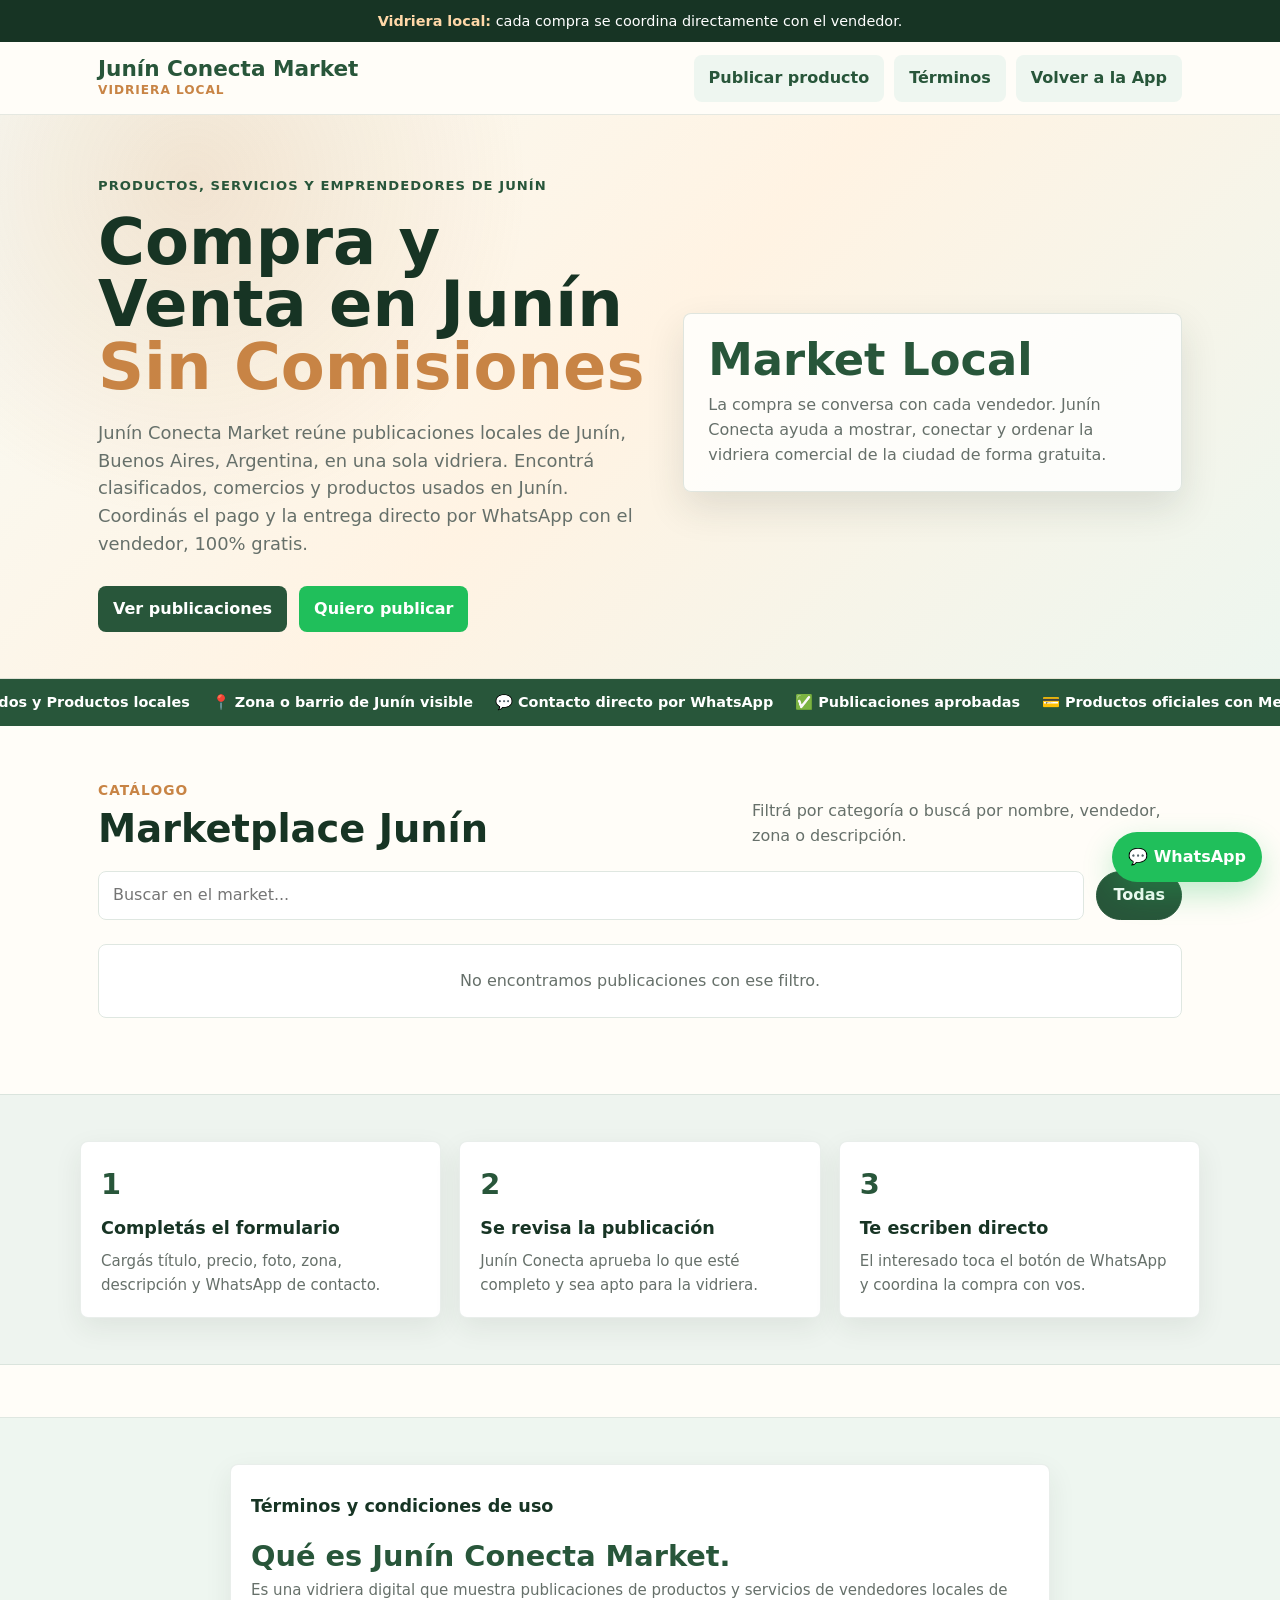
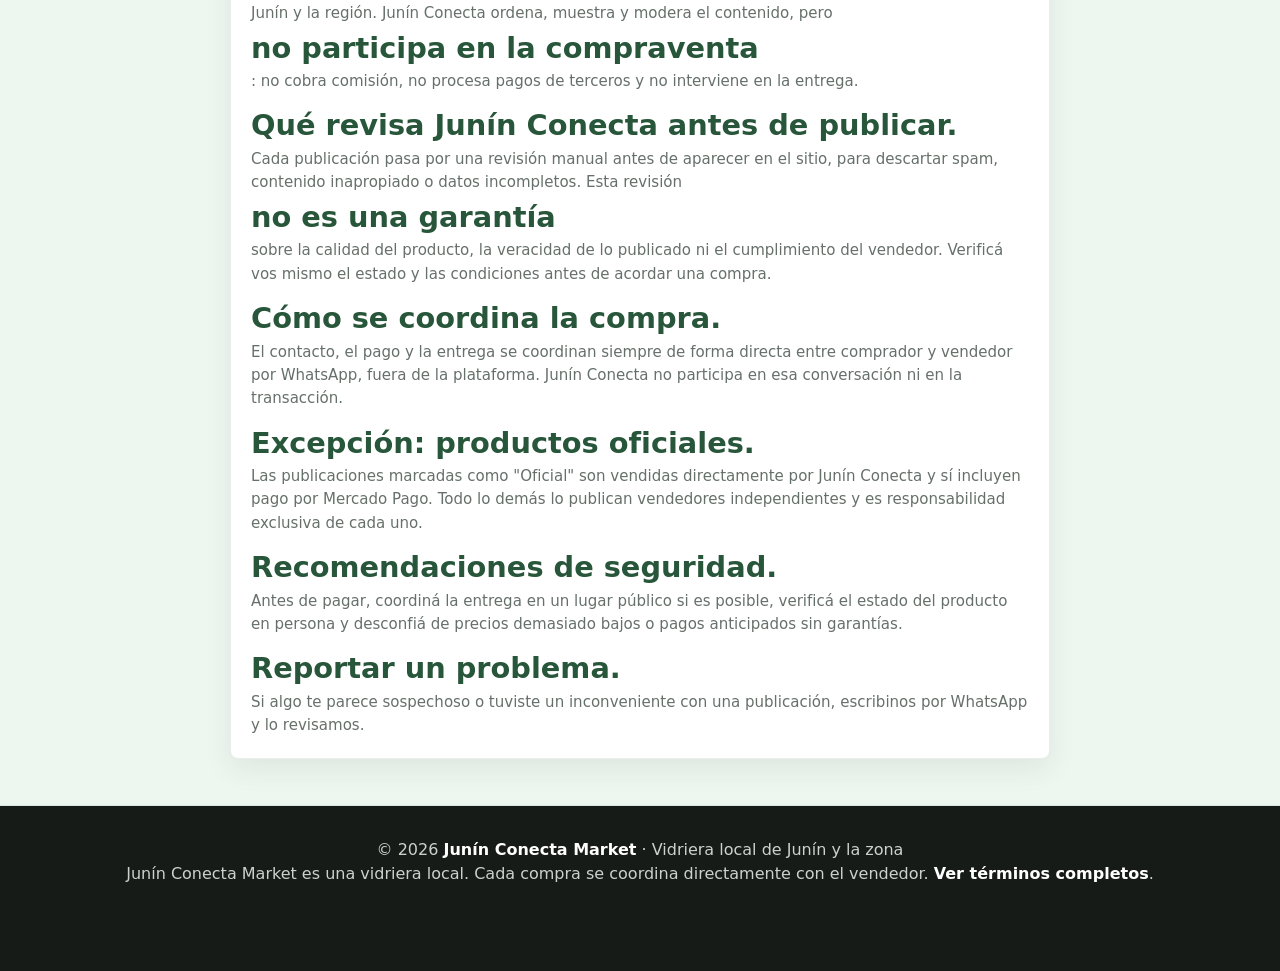
==== index.html @ 69da65bf "Update index.html" ====
<!DOCTYPE html>
<html lang="es">
<head>
  <!-- Google tag (gtag.js) -->
  <script async src="https://www.googletagmanager.com/gtag/js?id=G-KJSSQT1Z40"></script>
  <script>
    window.dataLayer = window.dataLayer || [];
    function gtag(){dataLayer.push(arguments);}
    gtag('js', new Date());
    gtag('config', 'G-KJSSQT1Z40');
  </script>

  <meta charset="UTF-8">
  <meta name="viewport" content="width=device-width, initial-scale=1.0">

  <!-- ═══ SEO PRINCIPAL ═══ -->
  <title>Junín Conecta Market | Comprá y Vendé en Junín, Argentina — Gratis</title>
  <meta name="description" content="Marketplace de Junín, Buenos Aires, Argentina. Publicá gratis lo que vendés y contactá directo por WhatsApp. Sin comisiones, sin intermediarios. La vidriera local de Junín y la región.">
  <meta name="keywords" content="comprar en junin, vender en junin, marketplace junin argentina, clasificados junin, comprar usado junin, junin conecta market argentina, emprendedores junin, venta junin buenos aires, compra venta junin, productos junin">
  <meta name="robots" content="index, follow">
  <meta name="author" content="Junín Conecta">
  <link rel="canonical" href="https://juninconecta.store/">

  <meta property="og:type" content="website">
  <meta property="og:url" content="https://juninconecta.store/">
  <meta property="og:title" content="Junín Conecta Market | Comprá y Vendé en Junín, Argentina">
  <meta property="og:description" content="Marketplace de Junín, Buenos Aires, Argentina. Publicá gratis lo que vendés y contactá directo por WhatsApp. Sin comisiones ni intermediarios.">
  <meta property="og:image" content="https://juninconecta.store/icono-512.png">
  <meta property="og:locale" content="es_AR">
  <meta property="og:site_name" content="Junín Conecta Market">

  <meta name="twitter:card" content="summary_large_image">
  <meta name="twitter:title" content="Junín Conecta Market | Comprá y Vendé en Junín, Argentina">
  <meta name="twitter:description" content="Marketplace de Junín, Buenos Aires, Argentina. Publicá gratis y contactá directo por WhatsApp. Sin comisiones ni intermediarios.">
  <meta name="twitter:image" content="https://juninconecta.store/icono-512.png">

  <script type="application/ld+json">
  {
    "@context": "https://schema.org",
    "@type": "WebSite",
    "name": "Junín Conecta Market",
    "url": "https://juninconecta.store/",
    "description": "Marketplace local de Junín, Buenos Aires, Argentina. Compra y venta sin comisiones, contacto directo por WhatsApp.",
    "inLanguage": "es-AR",
    "potentialAction": {
      "@type": "SearchAction",
      "target": "https://juninconecta.store/?q={search_term_string}",
      "query-input": "required name=search_term_string"
    },
    "publisher": {
      "@type": "Organization",
      "name": "Junín Conecta Market",
      "url": "https://juninconecta.com.ar",
      "logo": "https://juninconecta.store/icono-512.png",
      "address": {
        "@type": "PostalAddress",
        "addressLocality": "Junín",
        "addressRegion": "Buenos Aires",
        "addressCountry": "AR"
      },
      "areaServed": {
        "@type": "City",
        "name": "Junín",
        "containedInPlace": {
          "@type": "State",
          "name": "Buenos Aires",
          "containedInPlace": {
            "@type": "Country",
            "name": "Argentina"
          }
        }
      }
    }
  }
  </script>

  <script type="application/ld+json">
  {
    "@context": "https://schema.org",
    "@type": "FAQPage",
    "mainEntity": [
      {
        "@type": "Question",
        "name": "¿Qué es Junín Conecta Market?",
        "acceptedAnswer": {
          "@type": "Answer",
          "text": "Junín Conecta Market es el marketplace local de la ciudad de Junín, provincia de Buenos Aires, Argentina. Conecta compradores con vendedores y emprendedores de Junín y la región, con contacto directo por WhatsApp."
        }
      },
      {
        "@type": "Question",
        "name": "¿Es gratis publicar en Junín Conecta Market?",
        "acceptedAnswer": {
          "@type": "Answer",
          "text": "Sí, publicar en Junín Conecta Market es gratuito y no cobra comisión por las ventas entre usuarios."
        }
      }
    ]
  }
  </script>
  <style>
    :root {
      --primary: #28563a;
      --primary-dark: #173424;
      --soft: #eef6f0;
      --accent: #c88445;
      --paper: #fffdf8;
      --white: #fff;
      --ink: #202720;
      --muted: #66706a;
      --line: #dfe7e1;
      --wa: #20bf5b;
      --mp: #009ee3;
      --shadow: 0 16px 38px rgba(36, 48, 39, 0.12);
      --radius: 8px;
      --max: 1120px;
    }

    * { box-sizing: border-box; margin: 0; padding: 0; }
    html { scroll-behavior: smooth; }
    body {
      background: var(--paper);
      color: var(--ink);
      font-family: Inter, system-ui, -apple-system, BlinkMacSystemFont, "Segoe UI", Arial, sans-serif;
      line-height: 1.55;
    }
    a { color: inherit; text-decoration: none; }
    button, input, select { font: inherit; }

    .notice {
      background: var(--primary-dark);
      color: var(--white);
      font-size: 0.9rem;
      padding: 10px 16px;
      text-align: center;
    }
    .notice strong { color: #ffd8a8; }

    header {
      background: rgba(255, 253, 248, 0.94);
      backdrop-filter: blur(14px);
      border-bottom: 1px solid rgba(40, 86, 58, 0.12);
      position: sticky;
      top: 0;
      z-index: 20;
    }
    .nav {
      align-items: center;
      display: flex;
      gap: 16px;
      justify-content: space-between;
      margin: 0 auto;
      max-width: var(--max);
      min-height: 72px;
      padding: 12px 18px;
    }
    .brand h1 { color: var(--primary); font-size: 1.35rem; line-height: 1.1; }
    .brand p {
      color: var(--accent);
      font-size: 0.76rem;
      font-weight: 850;
      letter-spacing: 0.08em;
      text-transform: uppercase;
    }
    .nav-actions { display: flex; flex-wrap: wrap; gap: 10px; justify-content: flex-end; }

    .btn {
      align-items: center;
      border: 0;
      border-radius: var(--radius);
      cursor: pointer;
      display: inline-flex;
      font-weight: 850;
      gap: 8px;
      justify-content: center;
      min-height: 44px;
      padding: 11px 15px;
      text-align: center;
      transition: transform 0.18s ease, background 0.18s ease;
    }
    .btn:hover { transform: translateY(-1px); }
    .btn-primary { background: var(--primary); color: var(--white); }
    .btn-primary:hover { background: var(--primary-dark); }
    .btn-soft { background: var(--soft); color: var(--primary); }
    .btn-wa { background: var(--wa); color: var(--white); }
    .btn-mp { background: var(--mp); color: var(--white); }

    .hero {
      background:
        radial-gradient(circle at 15% 12%, rgba(200, 132, 69, 0.18), transparent 28%),
        linear-gradient(135deg, #f8fbf5 0%, #fff3e3 48%, #edf6ef 100%);
      border-bottom: 1px solid rgba(40, 86, 58, 0.10);
    }
    .hero-inner {
      display: grid;
      gap: 34px;
      grid-template-columns: 1.05fr 0.95fr;
      margin: 0 auto;
      max-width: var(--max);
      min-height: 500px;
      padding: 58px 18px 46px;
    }
    .eyebrow {
      color: var(--primary);
      display: inline-flex;
      font-size: 0.82rem;
      font-weight: 900;
      letter-spacing: 0.08em;
      margin-bottom: 14px;
      text-transform: uppercase;
    }
    .hero h2 {
      color: var(--primary-dark);
      font-size: clamp(2.35rem, 5vw, 4.7rem);
      line-height: 0.98;
      max-width: 760px;
    }
    .hero p {
      color: var(--muted);
      font-size: 1.12rem;
      margin-top: 20px;
      max-width: 640px;
    }
    .hero-actions { display: flex; flex-wrap: wrap; gap: 12px; margin-top: 28px; }
    .market-card {
      align-self: center;
      background: rgba(255, 255, 255, 0.78);
      border: 1px solid rgba(40, 86, 58, 0.14);
      border-radius: var(--radius);
      box-shadow: var(--shadow);
      padding: 24px;
    }
    .market-card strong {
      color: var(--primary);
      display: block;
      font-size: 2.8rem;
      line-height: 1;
    }
    .market-card span { color: var(--muted); display: block; margin-top: 10px; }

    .feature-row { background: var(--primary); color: var(--white); overflow-x: auto; }
    .feature-track {
      display: flex;
      gap: 22px;
      justify-content: center;
      margin: 0 auto;
      max-width: var(--max);
      padding: 12px 18px;
      white-space: nowrap;
    }
    .feature-track span { font-size: 0.9rem; font-weight: 760; }

    main {
      margin: 0 auto;
      max-width: var(--max);
      padding: 52px 18px 24px;
    }
    .section-head {
      align-items: end;
      display: flex;
      gap: 18px;
      justify-content: space-between;
      margin-bottom: 22px;
    }
    .kicker {
      color: var(--accent);
      font-size: 0.86rem;
      font-weight: 900;
      letter-spacing: 0.08em;
      text-transform: uppercase;
    }
    .section-head h2 {
      color: var(--primary-dark);
      font-size: clamp(1.8rem, 3vw, 2.6rem);
      line-height: 1.05;
      margin-top: 6px;
    }
    .section-head p { color: var(--muted); max-width: 430px; }

    .toolbar {
      display: grid;
      gap: 12px;
      grid-template-columns: 1fr auto;
      margin-bottom: 24px;
    }
    .search {
      background: var(--white);
      border: 1px solid var(--line);
      border-radius: var(--radius);
      min-height: 44px;
      padding: 11px 14px;
      width: 100%;
    }
    .filters { display: flex; flex-wrap: wrap; gap: 10px; }
    .filter-btn {
      background: var(--white);
      border: 1px solid var(--line);
      border-radius: 999px;
      color: var(--muted);
      cursor: pointer;
      font-weight: 850;
      min-height: 42px;
      padding: 10px 16px;
    }
    .filter-btn.active, .filter-btn:hover { background: var(--primary); border-color: var(--primary); color: var(--white); }

    .grid {
      display: grid;
      gap: 20px;
      grid-template-columns: repeat(3, minmax(0, 1fr));
    }
    .product {
      background: var(--white);
      border: 1px solid rgba(40, 86, 58, 0.12);
      border-radius: var(--radius);
      box-shadow: 0 14px 35px rgba(36, 48, 39, 0.09);
      display: flex;
      flex-direction: column;
      overflow: hidden;
    }
    .product.featured { grid-column: span 3; display: grid; grid-template-columns: 0.9fr 1.1fr; }
    .media {
      align-items: center;
      background: linear-gradient(135deg, rgba(200, 132, 69, 0.18), rgba(40, 86, 58, 0.10)), var(--soft);
      display: flex;
      justify-content: center;
      min-height: 210px;
      overflow: hidden;
      position: relative;
    }
    .media img {
      height: 100%;
      object-fit: cover;
      width: 100%;
    }
    .emoji { font-size: 4.5rem; }
    .tag {
      background: var(--accent);
      border-radius: 999px;
      color: var(--white);
      font-size: 0.72rem;
      font-weight: 900;
      left: 14px;
      letter-spacing: 0.04em;
      padding: 7px 10px;
      position: absolute;
      text-transform: uppercase;
      top: 14px;
    }
    .content {
      display: flex;
      flex: 1;
      flex-direction: column;
      padding: 22px;
    }
    .meta { color: #d99721; font-size: 0.84rem; font-weight: 850; margin-bottom: 8px; }
    .content h3 { color: var(--primary-dark); font-size: 1.26rem; line-height: 1.18; margin-bottom: 10px; }
    .content p { color: var(--muted); font-size: 0.96rem; margin-bottom: 16px; }
    .details {
      color: var(--muted);
      display: grid;
      font-size: 0.9rem;
      gap: 6px;
      margin-bottom: 16px;
    }
    .price {
      color: var(--ink);
      display: block;
      font-size: 1.7rem;
      font-weight: 950;
      line-height: 1.1;
      margin-top: auto;
    }
    .seller-note {
      background: var(--soft);
      border-left: 4px solid var(--primary);
      border-radius: 6px;
      color: #425047;
      font-size: 0.88rem;
      margin-top: 14px;
      padding: 10px;
    }
    .actions { display: grid; gap: 10px; margin-top: 18px; }

    .empty {
      background: var(--white);
      border: 1px solid var(--line);
      border-radius: var(--radius);
      color: var(--muted);
      display: none;
      padding: 24px;
      text-align: center;
    }

    .how {
      background: #eef4ef;
      border-block: 1px solid rgba(40, 86, 58, 0.10);
      margin-top: 52px;
      padding: 46px 18px;
    }
    .how-inner {
      display: grid;
      gap: 18px;
      grid-template-columns: repeat(3, minmax(0, 1fr));
      margin: 0 auto;
      max-width: var(--max);
    }
    .step {
      background: var(--white);
      border: 1px solid rgba(40, 86, 58, 0.10);
      border-radius: var(--radius);
      box-shadow: 0 10px 28px rgba(36, 48, 39, 0.08);
      padding: 20px;
    }
    .step strong { color: var(--primary); display: block; font-size: 1.8rem; }
    .step h3 { color: var(--primary-dark); font-size: 1.1rem; margin: 8px 0; }
    .step p { color: var(--muted); font-size: 0.94rem; }

    .floating-wa {
      align-items: center;
      background: var(--wa);
      border-radius: 999px;
      bottom: 18px;
      box-shadow: 0 12px 30px rgba(32, 191, 91, 0.28);
      color: var(--white);
      display: inline-flex;
      font-weight: 900;
      gap: 8px;
      min-height: 50px;
      padding: 12px 16px;
      position: fixed;
      right: 18px;
      z-index: 30;
    }
    footer {
      background: #171b18;
      color: #cbd2cc;
      padding: 32px 18px 84px;
      text-align: center;
    }
    footer a { color: var(--white); font-weight: 850; }

    .carousel {
      position: relative;
      width: 100%;
      height: 100%;
      overflow: hidden;
    }
    .carousel-slide {
      display: none;
      width: 100%;
      height: 100%;
    }
    .carousel-slide.active {
      display: block;
    }
    .carousel-slide img {
      width: 100%;
      height: 100%;
      object-fit: cover;
    }
    .carousel-btn {
      position: absolute;
      top: 50%;
      transform: translateY(-50%);
      background: rgba(23, 27, 24, 0.55);
      border: none;
      border-radius: 50%;
      color: #fff;
      cursor: pointer;
      font-size: 1.4rem;
      height: 36px;
      line-height: 1;
      width: 36px;
      z-index: 3;
      transition: background 0.15s;
    }
    .carousel-btn:hover { background: rgba(23, 27, 24, 0.85); }
    .carousel-prev { left: 8px; }
    .carousel-next { right: 8px; }
    .carousel-dots {
      position: absolute;
      bottom: 8px;
      left: 50%;
      transform: translateX(-50%);
      display: flex;
      gap: 6px;
      z-index: 3;
    }
    .carousel-dot {
      background: rgba(255,255,255,0.5);
      border-radius: 50%;
      cursor: pointer;
      height: 8px;
      width: 8px;
      transition: background 0.15s;
    }
    .carousel-dot.active { background: #fff; }

    .modal-overlay {
      align-items: center;
      background: rgba(23, 27, 24, 0.72);
      backdrop-filter: blur(6px);
      bottom: 0;
      display: none;
      justify-content: center;
      left: 0;
      padding: 18px;
      position: fixed;
      right: 0;
      top: 0;
      z-index: 100;
    }
    .modal-overlay.open { display: flex; }
    .modal {
      background: var(--paper);
      border: 1px solid var(--line);
      border-radius: 12px;
      box-shadow: 0 28px 64px rgba(23, 27, 24, 0.22);
      max-width: 420px;
      padding: 32px 28px 28px;
      width: 100%;
      animation: modalIn 0.22s ease;
    }
    @keyframes modalIn {
      from { opacity: 0; transform: translateY(12px) scale(0.97); }
      to   { opacity: 1; transform: translateY(0) scale(1); }
    }
    .modal h3 { color: var(--primary-dark); font-size: 1.2rem; margin-bottom: 6px; }
    .modal .modal-sub { color: var(--muted); font-size: 0.9rem; margin-bottom: 22px; }
    .modal .product-name {
      background: var(--soft);
      border-left: 4px solid var(--primary);
      border-radius: 6px;
      color: var(--primary-dark);
      font-weight: 850;
      margin-bottom: 20px;
      padding: 10px 12px;
    }
    .pin-row {
      display: flex;
      gap: 12px;
      justify-content: center;
      margin-bottom: 20px;
    }
    .pin-digit {
      background: var(--white);
      border: 2px solid var(--line);
      border-radius: 8px;
      caret-color: var(--primary);
      font-size: 1.8rem;
      font-weight: 900;
      height: 64px;
      text-align: center;
      transition: border-color 0.15s;
      width: 56px;
    }
    .pin-digit:focus { border-color: var(--primary); outline: none; }
    .pin-digit.error { border-color: #c0392b; animation: shake 0.3s ease; }
    @keyframes shake {
      0%,100% { transform: translateX(0); }
      25%      { transform: translateX(-5px); }
      75%      { transform: translateX(5px); }
    }
    .modal-msg {
      border-radius: 6px;
      font-size: 0.88rem;
      margin-bottom: 14px;
      min-height: 28px;
      padding: 7px 10px;
      text-align: center;
    }
    .modal-msg.error { background: #fdecea; color: #c0392b; }
    .modal-msg.success { background: #eaf6ee; color: #1e7e34; }
    .modal-actions { display: flex; gap: 10px; }
    .modal-actions .btn { flex: 1; }
    .btn-danger { background: #c0392b; color: var(--white); }
    .btn-danger:hover { background: #a93226; }

    .sold-badge {
      background: rgba(192, 57, 43, 0.88);
      border-radius: 8px;
      color: #fff;
      font-size: 0.85rem;
      font-weight: 900;
      padding: 6px 18px;
      text-transform: uppercase;
      letter-spacing: 0.1em;
      position: absolute;
      top: 50%;
      left: 50%;
      transform: translate(-50%, -50%) rotate(-15deg);
      white-space: nowrap;
      z-index: 2;
      box-shadow: 0 2px 8px rgba(0,0,0,0.25);
    }
    .btn-sold {
      background: var(--soft);
      border: 1.5px dashed var(--line);
      color: var(--muted);
      font-size: 0.82rem;
      font-weight: 700;
      min-height: 38px;
      padding: 8px 12px;
    }
    .btn-sold:hover { border-color: var(--primary); color: var(--primary); background: var(--soft); }

    @media (max-width: 900px) {
      .hero-inner, .product.featured { grid-template-columns: 1fr; }
      .grid, .how-inner { grid-template-columns: repeat(2, minmax(0, 1fr)); }
      .product.featured { grid-column: span 2; }
      .toolbar { grid-template-columns: 1fr; }
    }
    @media (max-width: 680px) {
      .nav { align-items: flex-start; flex-direction: column; }
      .nav-actions, .hero-actions { width: 100%; }
      .nav-actions .btn, .hero-actions .btn { flex: 1; }
      .hero-inner { min-height: auto; padding-top: 38px; }
      .hero h2 { font-size: 2.35rem; }
      .grid, .how-inner { grid-template-columns: 1fr; }
      .product.featured { grid-column: auto; }
      .section-head { align-items: flex-start; flex-direction: column; }
      .feature-track { justify-content: flex-start; }
      .floating-wa { bottom: 12px; left: 12px; justify-content: center; right: 12px; }
    }
  </style>
</head>
<body>
  <div class="notice"><strong>Vidriera local:</strong> cada compra se coordina directamente con el vendedor.</div>

  <header>
    <nav class="nav" aria-label="Navegación principal">
      <a class="brand" href="#inicio">
        <h1>Junín Conecta Market</h1>
        <p>Vidriera local</p>
      </a>
      <div class="nav-actions">
        <a class="btn btn-soft" href="https://docs.google.com/forms/d/e/1FAIpQLScDiOpC2BYppMFBlkFY53rAFdHYFzckldDD6aFGDE_pMG5vGA/viewform?usp=publish-editor" target="_blank" rel="noopener">Publicar producto</a>
        <a class="btn btn-soft" href="#terminos">Términos</a>
        <a class="btn btn-soft" href="https://juninconecta.com.ar">Volver a la App</a>
      </div>
    </nav>
  </header>

  <section class="hero" id="inicio">
    <div class="hero-inner">
      <div>
        <span class="eyebrow">Productos, servicios y emprendedores de Junín</span>
        <h2>Compra y Venta en Junín <br><span style="color:var(--accent);">Sin Comisiones</span></h2>
        <p>Junín Conecta Market reúne publicaciones locales de Junín, Buenos Aires, Argentina, en una sola vidriera. Encontrá clasificados, comercios y productos usados en Junín. Coordinás el pago y la entrega directo por WhatsApp con el vendedor, 100% gratis.</p>
        <div class="hero-actions">
          <a class="btn btn-primary" href="#catalogo">Ver publicaciones</a>
          <a class="btn btn-wa" href="https://docs.google.com/forms/d/e/1FAIpQLScDiOpC2BYppMFBlkFY53rAFdHYFzckldDD6aFGDE_pMG5vGA/viewform?usp=publish-editor" target="_blank" rel="noopener">Quiero publicar</a>
        </div>
      </div>
      <div class="market-card">
        <strong>Market Local</strong>
        <span>La compra se conversa con cada vendedor. Junín Conecta ayuda a mostrar, conectar y ordenar la vidriera comercial de la ciudad de forma gratuita.</span>
      </div>
    </div>
  </section>

  <div class="feature-row">
    <div class="feature-track">
      <span>🛍️ Clasificados y Productos locales</span>
      <span>📍 Zona o barrio de Junín visible</span>
      <span>💬 Contacto directo por WhatsApp</span>
      <span>✅ Publicaciones aprobadas</span>
      <span>💳 Productos oficiales con Mercado Pago</span>
    </div>
  </div>

  <main id="catalogo">
    <div class="section-head">
      <div>
        <span class="kicker">Catálogo</span>
        <h2>Marketplace Junín</h2>
      </div>
      <p>Filtrá por categoría o buscá por nombre, vendedor, zona o descripción.</p>
    </div>

    <div class="toolbar">
      <input class="search" id="searchInput" type="search" placeholder="Buscar en el market..." aria-label="Buscar publicaciones">
      <div class="filters" id="filters"></div>
    </div>

    <div class="grid" id="productsGrid"></div>
    <div class="empty" id="emptyState">No encontramos publicaciones con ese filtro.</div>
  </main>

  <main id="detalle" style="display:none;">
    <a href="#" id="volverCatalogo" class="btn btn-soft" style="margin-bottom:24px;">&larr; Volver al catálogo</a>
    <div class="grid" id="detalleGrid" style="grid-template-columns: 1fr;"></div>
  </main>

  <section class="how" id="publicar">
    <div class="how-inner">
      <article class="step">
        <strong>1</strong>
        <h3>Completás el formulario</h3>
        <p>Cargás título, precio, foto, zona, descripción y WhatsApp de contacto.</p>
      </article>
      <article class="step">
        <strong>2</strong>
        <h3>Se revisa la publicación</h3>
        <p>Junín Conecta aprueba lo que esté completo y sea apto para la vidriera.</p>
      </article>
      <article class="step">
        <strong>3</strong>
        <h3>Te escriben directo</h3>
        <p>El interesado toca el botón de WhatsApp y coordina la compra con vos.</p>
      </article>
    </div>
  </section>

  <div class="modal-overlay" id="modalOverlay" role="dialog" aria-modal="true" aria-labelledby="modalTitle">
    <div class="modal">
      <h3 id="modalTitle">🏷️ Marcar como vendido</h3>
      <p class="modal-sub">Ingresá el PIN de 4 dígitos que elegiste al publicar.</p>
      <div class="product-name modal" id="modalProductName"></div>
      <div class="pin-row" id="pinRow">
        <input class="pin-digit" type="password" inputmode="numeric" maxlength="1" pattern="[0-9]" aria-label="Dígito 1">
        <input class="pin-digit" type="password" inputmode="numeric" maxlength="1" pattern="[0-9]" aria-label="Dígito 2">
        <input class="pin-digit" type="password" inputmode="numeric" maxlength="1" pattern="[0-9]" aria-label="Dígito 3">
        <input class="pin-digit" type="password" inputmode="numeric" maxlength="1" pattern="[0-9]" aria-label="Dígito 4">
      </div>
      <div class="modal-msg" id="modalMsg"></div>
      <div class="modal-actions">
        <button class="btn btn-soft" id="modalCancel" type="button">Cancelar</button>
        <button class="btn btn-danger" id="modalConfirm" type="button">✓ Confirmar venta</button>
      </div>
    </div>
  </div>

  <a class="floating-wa" href="https://wa.me/5492364696480?text=Hola%20Eduardo%2C%20quiero%20consultar%20por%20Jun%C3%ADn%20Conecta%20Market" target="_blank" rel="noopener">💬 WhatsApp</a>

  <section class="how" id="terminos" style="background:var(--soft); border-top:1px solid var(--line);">
    <div class="how-inner" style="grid-template-columns:1fr; max-width:820px; margin:0 auto;">
      <article class="step" style="text-align:left;">
        <h3 style="margin-bottom:14px;">Términos y condiciones de uso</h3>
        <p style="margin-bottom:10px;"><strong>Qué es Junín Conecta Market.</strong> Es una vidriera digital que muestra publicaciones de productos y servicios de vendedores locales de Junín y la región. Junín Conecta ordena, muestra y modera el contenido, pero <strong>no participa en la compraventa</strong>: no cobra comisión, no procesa pagos de terceros y no interviene en la entrega.</p>
        <p style="margin-bottom:10px;"><strong>Qué revisa Junín Conecta antes de publicar.</strong> Cada publicación pasa por una revisión manual antes de aparecer en el sitio, para descartar spam, contenido inapropiado o datos incompletos. Esta revisión <strong>no es una garantía</strong> sobre la calidad del producto, la veracidad de lo publicado ni el cumplimiento del vendedor. Verificá vos mismo el estado y las condiciones antes de acordar una compra.</p>
        <p style="margin-bottom:10px;"><strong>Cómo se coordina la compra.</strong> El contacto, el pago y la entrega se coordinan siempre de forma directa entre comprador y vendedor por WhatsApp, fuera de la plataforma. Junín Conecta no participa en esa conversación ni en la transacción.</p>
        <p style="margin-bottom:10px;"><strong>Excepción: productos oficiales.</strong> Las publicaciones marcadas como "Oficial" son vendidas directamente por Junín Conecta y sí incluyen pago por Mercado Pago. Todo lo demás lo publican vendedores independientes y es responsabilidad exclusiva de cada uno.</p>
        <p style="margin-bottom:10px;"><strong>Recomendaciones de seguridad.</strong> Antes de pagar, coordiná la entrega en un lugar público si es posible, verificá el estado del producto en persona y desconfiá de precios demasiado bajos o pagos anticipados sin garantías.</p>
        <p><strong>Reportar un problema.</strong> Si algo te parece sospechoso o tuviste un inconveniente con una publicación, escribinos por WhatsApp y lo revisamos.</p>
      </article>
    </div>
  </section>

  <footer>
    <p>© 2026 <a href="https://juninconecta.com.ar">Junín Conecta Market</a> · Vidriera local de Junín y la zona</p>
    <p>Junín Conecta Market es una vidriera local. Cada compra se coordina directamente con el vendedor. <a href="#terminos">Ver términos completos</a>.</p>
  </footer>

  <script>
    const SUPABASE_URL = "https://chtpiyddqjcpbpxpnolo.supabase.co";
    const SUPABASE_KEY = "sb_publishable_PqTfEpdmzLj42gBvUqM1qQ_YQQA9d0W";

    let products = [];
    let activeCategory = "Todas";
    const grid = document.getElementById("productsGrid");
    const filters = document.getElementById("filters");
    const searchInput = document.getElementById("searchInput");
    const emptyState = document.getElementById("emptyState");

    function normalize(value) {
      return String(value || "").trim();
    }

    function whatsappLink(product) {
      const phone = normalize(product.whatsapp || "5492364696480").replace(/\D/g, "");
      const text = encodeURIComponent(`Hola, vi "${product.titulo}" en Junín Conecta Market y quiero consultar.`);
      return `https://wa.me/${phone}?text=${text}`;
    }

    function directImageUrl(url) {
      const value = normalize(url);
      const driveFile = value.match(/drive\.google\.com\/file\/d\/([^/]+)/);
      const driveId = value.match(/[?&]id=([^&]+)/);
      const githubBlob = value.match(/github\.com\/([^/]+)\/([^/]+)\/blob\/([^/]+)\/(.+)/);

      if (driveFile) return `https://drive.google.com/thumbnail?id=${driveFile[1]}&sz=w1000`;
      if (driveId) return `https://drive.google.com/thumbnail?id=${driveId[1]}&sz=w1000`;
      if (githubBlob) return `https://raw.githubusercontent.com/${githubBlob[1]}/${githubBlob[2]}/${githubBlob[3]}/${githubBlob[4]}`;
      if (value.includes("dropbox.com")) return value.replace("dl=0", "raw=1");
      return value;
    }

    function imageMarkup(product) {
      const fotos = [product.foto, product.foto2, product.foto3]
        .filter(f => f && f.trim())
        .map(f => directImageUrl(f));

      if (fotos.length === 0) {
        if (product.categoria.toLowerCase().includes("mascota")) return `<span class="emoji">🛏️🐕</span>`;
        if (product.categoria.toLowerCase().includes("serv")) return `<span class="emoji">🔧</span>`;
        return `<span class="emoji">🛍️</span>`;
      }

      if (fotos.length === 1) {
        return `<img src="${fotos[0]}" alt="${product.titulo}" loading="lazy" onerror="this.replaceWith(Object.assign(document.createElement('span'), {className:'emoji', textContent:'🛍️'}))">`;
      }

      const id = `carousel-${Math.random().toString(36).slice(2, 8)}`;
      const slides = fotos.map((f, i) => `
        <div class="carousel-slide ${i === 0 ? 'active' : ''}">
          <img src="${f}" alt="${product.titulo} foto ${i+1}" loading="lazy" onerror="this.replaceWith(Object.assign(document.createElement('span'), {className:'emoji', textContent:'🛍️'}))">
        </div>`).join("");
      const dots = fotos.map((_, i) => `<span class="carousel-dot ${i === 0 ? 'active' : ''}" onclick="event.stopPropagation(); carouselGo('${id}', ${i})"></span>`).join("");

      return `
        <div class="carousel" id="${id}">
          ${slides}
          <button class="carousel-btn carousel-prev" onclick="event.stopPropagation(); carouselMove('${id}', -1)" aria-label="Anterior">&#8249;</button>
          <button class="carousel-btn carousel-next" onclick="event.stopPropagation(); carouselMove('${id}', 1)" aria-label="Siguiente">&#8250;</button>
          <div class="carousel-dots">${dots}</div>
        </div>`;
    }

    function reportLink(product) {
      const text = encodeURIComponent(`Hola Eduardo, quiero reportar la publicación "${product.titulo}" en Junín Conecta Market.`);
      return `https://wa.me/5492364696480?text=${text}`;
    }

    function productCard(product) {
      const isFeatured = normalize(product.destacado).toLowerCase() === "si";
      const isOfficial = normalize(product.tipo).toLowerCase() === "oficial";
      const isVendido = normalize(product.estado).toLowerCase() === "vendido";

      const paymentButton = (isOfficial && product.link_pago)
        ? `<a class="btn btn-mp" href="${product.link_pago}" target="_blank" rel="noopener">Comprar por Mercado Pago</a>`
        : "";

      const soldBadge = isVendido ? `<span class="sold-badge">Vendido</span>` : "";
      const soldBtn = !isOfficial && !isVendido
        ? `<button class="btn btn-sold mark-sold-btn" type="button" data-titulo="${product.titulo.replace(/"/g,'&quot;')}" data-row="${product._row || ''}">¿Lo vendiste? Marcalo aquí</button>`
        : "";

      const waBtn = !isVendido
        ? `<a class="btn btn-wa" href="${whatsappLink(product)}" target="_blank" rel="noopener">Consultar por WhatsApp</a>`
        : `<span style="color:var(--muted);font-size:0.9rem;text-align:center">Esta publicación ya fue vendida.</span>`;

      const reportBtn = !isOfficial
        ? `<a href="${reportLink(product)}" target="_blank" rel="noopener" style="font-size:0.76rem; color:var(--muted); text-align:center; margin-top:4px;">🚩 Reportar publicación</a>`
        : "";

      return `
        <article class="product ${isFeatured ? "featured" : ""}">
          <div class="media" onclick="goToProduct('${product._row}')" style="cursor:pointer;">
            ${imageMarkup(product)}
            <span class="tag">${isOfficial ? "Oficial" : product.categoria}</span>
            ${soldBadge}
          </div>
          <div class="content">
            <span class="meta">${product.categoria} · ${isOfficial ? "Junín Conecta" : "Vendedor local"}</span>
            <h3 onclick="goToProduct('${product._row}')" style="cursor:pointer;">${product.titulo}</h3>
            <p>${product.descripcion}</p>
            <div class="details">
              <span>📍 ${product.zona || "Zona a coordinar"}</span>
              <span>👤 ${product.vendedor || "Vendedor local"}</span>
            </div>
            <span class="price">${product.precio}</span>
            <div class="seller-note">La compra se coordina directamente con el vendedor por WhatsApp.</div>
            <div class="actions">
              ${paymentButton}
              ${waBtn}
              ${soldBtn}
              ${reportBtn}
            </div>
          </div>
        </article>
      `;
    }

    function renderFilters() {
      const categories = ["Todas", ...new Set(products.map((product) => product.categoria).filter(Boolean))];
      filters.innerHTML = categories.map((category) => (
        `<button class="filter-btn ${category === activeCategory ? "active" : ""}" type="button" data-category="${category}">${category}</button>`
      )).join("");

      filters.querySelectorAll(".filter-btn").forEach((button) => {
        button.addEventListener("click", () => {
          activeCategory = button.dataset.category;
          renderFilters();
          renderProducts();
        });
      });
    }

    function renderProducts() {
      const term = normalize(searchInput.value).toLowerCase();
      const visible = products.filter((product) => {
        const categoryMatch = activeCategory === "Todas" || product.categoria === activeCategory;
        const haystack = `${product.titulo} ${product.descripcion} ${product.vendedor} ${product.zona} ${product.categoria}`.toLowerCase();
        return categoryMatch && haystack.includes(term);
      });

      grid.innerHTML = visible.map(productCard).join("");
      emptyState.style.display = visible.length ? "none" : "block";

      grid.querySelectorAll(".mark-sold-btn").forEach((btn) => {
        btn.addEventListener("click", () => openModal(btn.dataset.titulo, btn.dataset.row));
      });
    }

    const APPS_SCRIPT_URL = "https://script.google.com/macros/s/AKfycby1FGz_6KadxE35zO9wPpRGo0OC3GciceCEoVKl9lxvYV_5ojiFJzAtHDGCLmLmumDU/exec";

    const overlay   = document.getElementById("modalOverlay");
    const pinDigits = document.querySelectorAll(".pin-digit");
    const modalMsg  = document.getElementById("modalMsg");
    const modalProductName = document.getElementById("modalProductName");
    const modalConfirm = document.getElementById("modalConfirm");
    const modalCancel  = document.getElementById("modalCancel");

    let currentRow = null;
    let currentTitulo = "";

    function openModal(titulo, row) {
      currentRow = row;
      currentTitulo = titulo;
      modalProductName.textContent = titulo;
      modalMsg.textContent = "";
      modalMsg.className = "modal-msg";
      pinDigits.forEach((d) => { d.value = ""; d.classList.remove("error"); });
      overlay.classList.add("open");
      pinDigits[0].focus();
    }

    function closeModal() {
      overlay.classList.remove("open");
      currentRow = null;
    }

    pinDigits.forEach((digit, i) => {
      digit.addEventListener("input", () => {
        digit.value = digit.value.replace(/\D/g, "").slice(-1);
        if (digit.value && i < pinDigits.length - 1) pinDigits[i + 1].focus();
      });
      digit.addEventListener("keydown", (e) => {
        if (e.key === "Backspace" && !digit.value && i > 0) pinDigits[i - 1].focus();
      });
    });

    modalCancel.addEventListener("click", closeModal);
    overlay.addEventListener("click", (e) => { if (e.target === overlay) closeModal(); });

    modalConfirm.addEventListener("click", async () => {
      const pin = Array.from(pinDigits).map((d) => d.value).join("");
      if (pin.length < 4) {
        showMsg("Ingresá los 4 dígitos del PIN.", "error");
        return;
      }

      modalConfirm.disabled = true;
      modalConfirm.textContent = "Verificando…";

      try {
        const res = await fetch(
          `${SUPABASE_URL}/rest/v1/productos?id=eq.${currentRow}&pin=eq.${pin}`,
          {
            method: "PATCH",
            headers: {
              "apikey": SUPABASE_KEY,
              "Authorization": `Bearer ${SUPABASE_KEY}`,
              "Content-Type": "application/json",
              "Prefer": "return=representation"
            },
            body: JSON.stringify({ estado: "vendido" })
          }
        );
        const data = await res.json();

        if (res.ok && Array.isArray(data) && data.length > 0) {
          showMsg("✅ ¡Publicación marcada como vendida!", "success");
          setTimeout(() => { closeModal(); loadProducts(); }, 2200);
        } else {
          showMsg("PIN incorrecto. Intentá de nuevo.", "error");
          pinDigits.forEach((d) => d.classList.add("error"));
          setTimeout(() => pinDigits.forEach((d) => { d.classList.remove("error"); d.value = ""; }), 700);
          pinDigits[0].focus();
        }
      } catch {
        showMsg("Error de conexión. Intentá de nuevo.", "error");
      }

      modalConfirm.disabled = false;
      modalConfirm.textContent = "✓ Confirmar venta";
    });

    function showMsg(text, type) {
      modalMsg.textContent = text;
      modalMsg.className = `modal-msg ${type}`;
    }

    async function loadProducts() {
      try {
        const response = await fetch(`${SUPABASE_URL}/rest/v1/productos?select=*`, {
          headers: {
            "apikey": SUPABASE_KEY,
            "Authorization": `Bearer ${SUPABASE_KEY}`
          }
        });
        const data = await response.json();
        products = data.map(p => ({
          _row: p.id,
          estado: p.estado,
          tipo: p.tipo || "vendedor",
          categoria: p.categoria || "Otros",
          titulo: p.titulo || "Producto sin título",
          descripcion: p.descripcion || "Sin descripción.",
          precio: p.precio || "Consultar",
          foto: p.foto,
          foto2: p.foto2 || "",
          foto3: p.foto3 || "",
          whatsapp: p.whatsapp,
          zona: p.zona,
          vendedor: p.vendedor,
          link_pago: p.link_pago,
          destacado: p.destacado
        }));
      } catch (error) {
        console.error("No se pudieron cargar los productos desde Supabase.", error);
        products = [];
      }

      products.sort((a, b) => normalize(b.destacado).localeCompare(normalize(a.destacado)));
      renderFilters();
      renderProducts();
      abrirDesdeUrl();
    }

    searchInput.addEventListener("input", renderProducts);
    loadProducts();

    /* ===== VISTA DE DETALLE (link directo por publicación) ===== */
    const catalogoMain = document.getElementById("catalogo");
    const detalleMain = document.getElementById("detalle");
    const detalleGrid = document.getElementById("detalleGrid");

    function goToProduct(id) {
      const url = new URL(window.location.href);
      url.searchParams.set("p", id);
      history.pushState({ p: id }, "", url);
      mostrarDetalle(id);
    }

    function volverAlCatalogo() {
      const url = new URL(window.location.href);
      url.searchParams.delete("p");
      history.pushState({}, "", url);
      detalleMain.style.display = "none";
      catalogoMain.style.display = "block";
      window.scrollTo({ top: 0, behavior: "smooth" });
    }

    function mostrarDetalle(id) {
      const product = products.find(p => String(p._row) === String(id));
      if (!product) {
        volverAlCatalogo();
        return;
      }
      detalleGrid.innerHTML = productCard(product);
      catalogoMain.style.display = "none";
      detalleMain.style.display = "block";
      window.scrollTo({ top: 0, behavior: "smooth" });
    }

    function abrirDesdeUrl() {
      const id = new URLSearchParams(window.location.search).get("p");
      if (id) mostrarDetalle(id);
    }

    document.getElementById("volverCatalogo").addEventListener("click", (e) => {
      e.preventDefault();
      volverAlCatalogo();
    });

    window.addEventListener("popstate", () => {
      const id = new URLSearchParams(window.location.search).get("p");
      if (id) mostrarDetalle(id);
      else volverAlCatalogo();
    });

    function carouselMove(id, dir) {
      const carousel = document.getElementById(id);
      if (!carousel) return;
      const slides = carousel.querySelectorAll(".carousel-slide");
      const dots = carousel.querySelectorAll(".carousel-dot");
      let current = [...slides].findIndex(s => s.classList.contains("active"));
      slides[current].classList.remove("active");
      dots[current].classList.remove("active");
      current = (current + dir + slides.length) % slides.length;
      slides[current].classList.add("active");
      dots[current].classList.add("active");
    }

    function carouselGo(id, index) {
      const carousel = document.getElementById(id);
      if (!carousel) return;
      const slides = carousel.querySelectorAll(".carousel-slide");
      const dots = carousel.querySelectorAll(".carousel-dot");
      slides.forEach(s => s.classList.remove("active"));
      dots.forEach(d => d.classList.remove("active"));
      slides[index].classList.add("active");
      dots[index].classList.add("active");
    }
  </script>
</body>
</html>
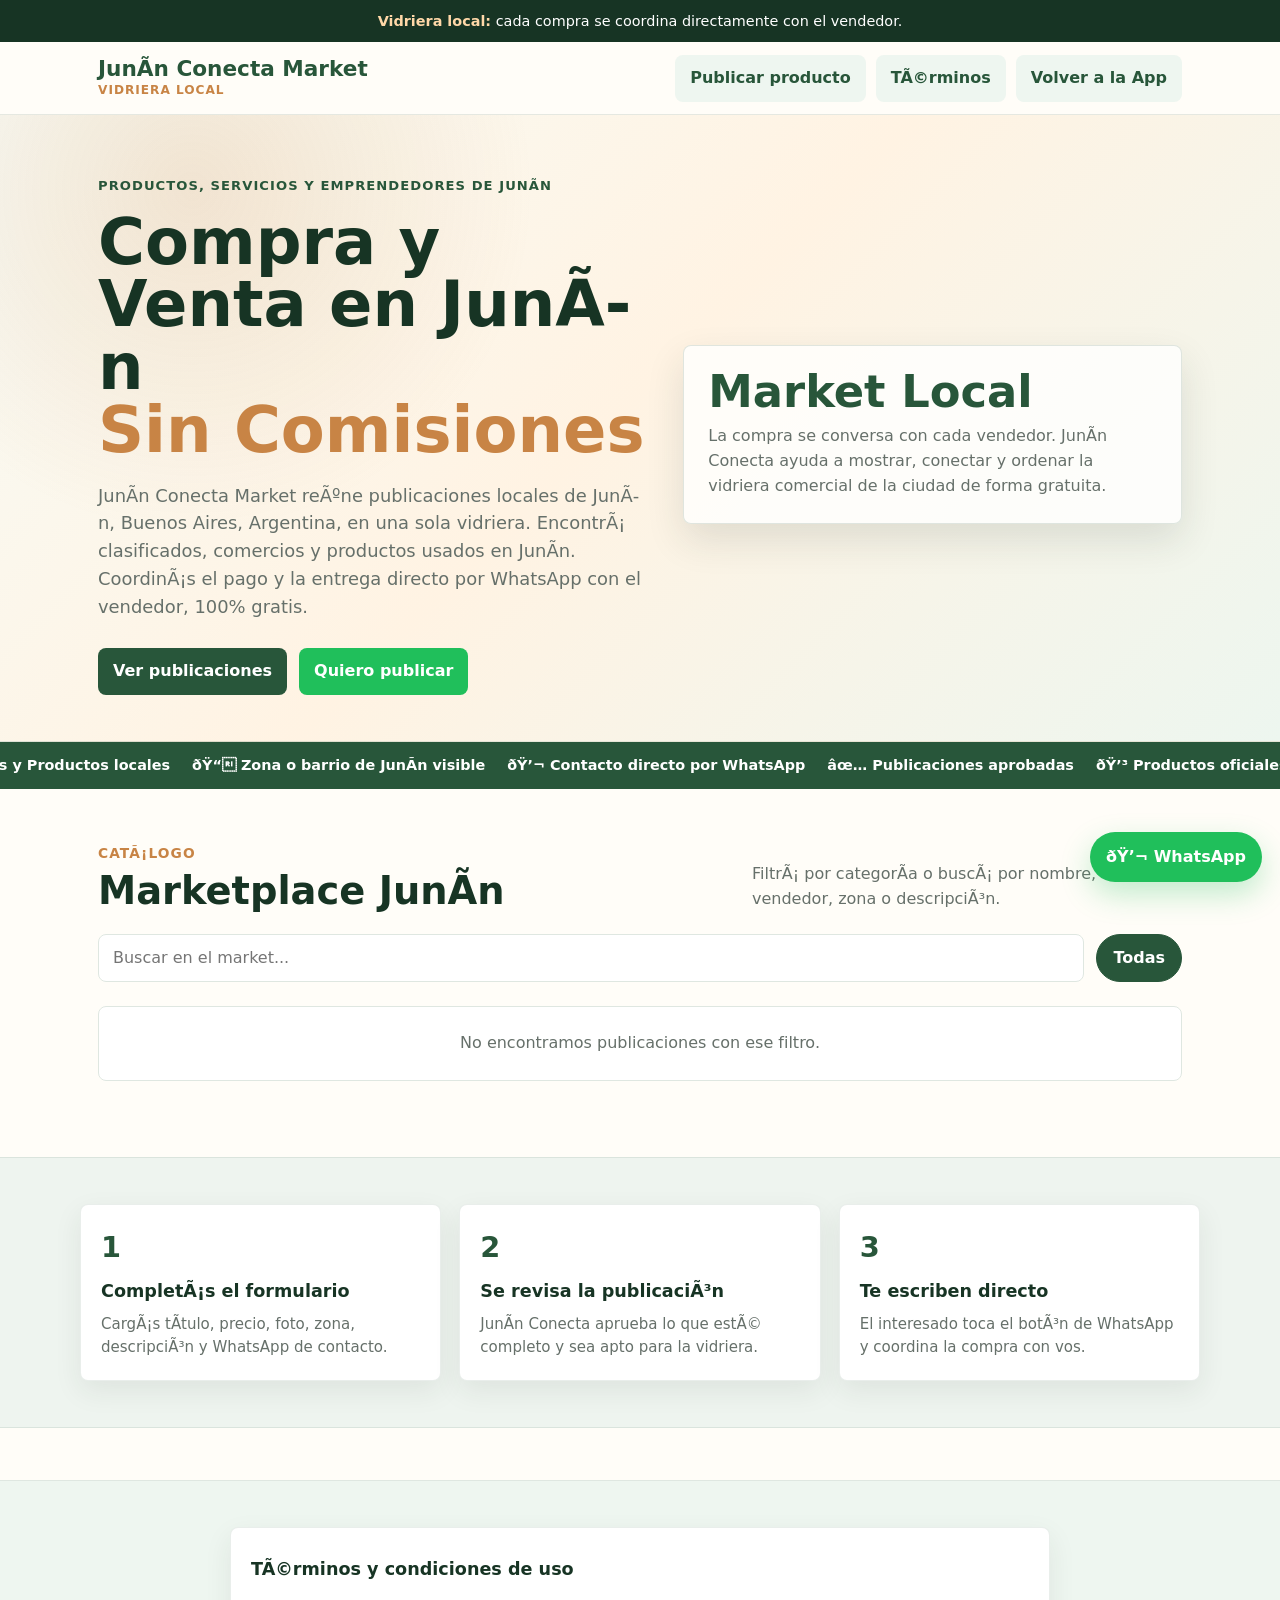
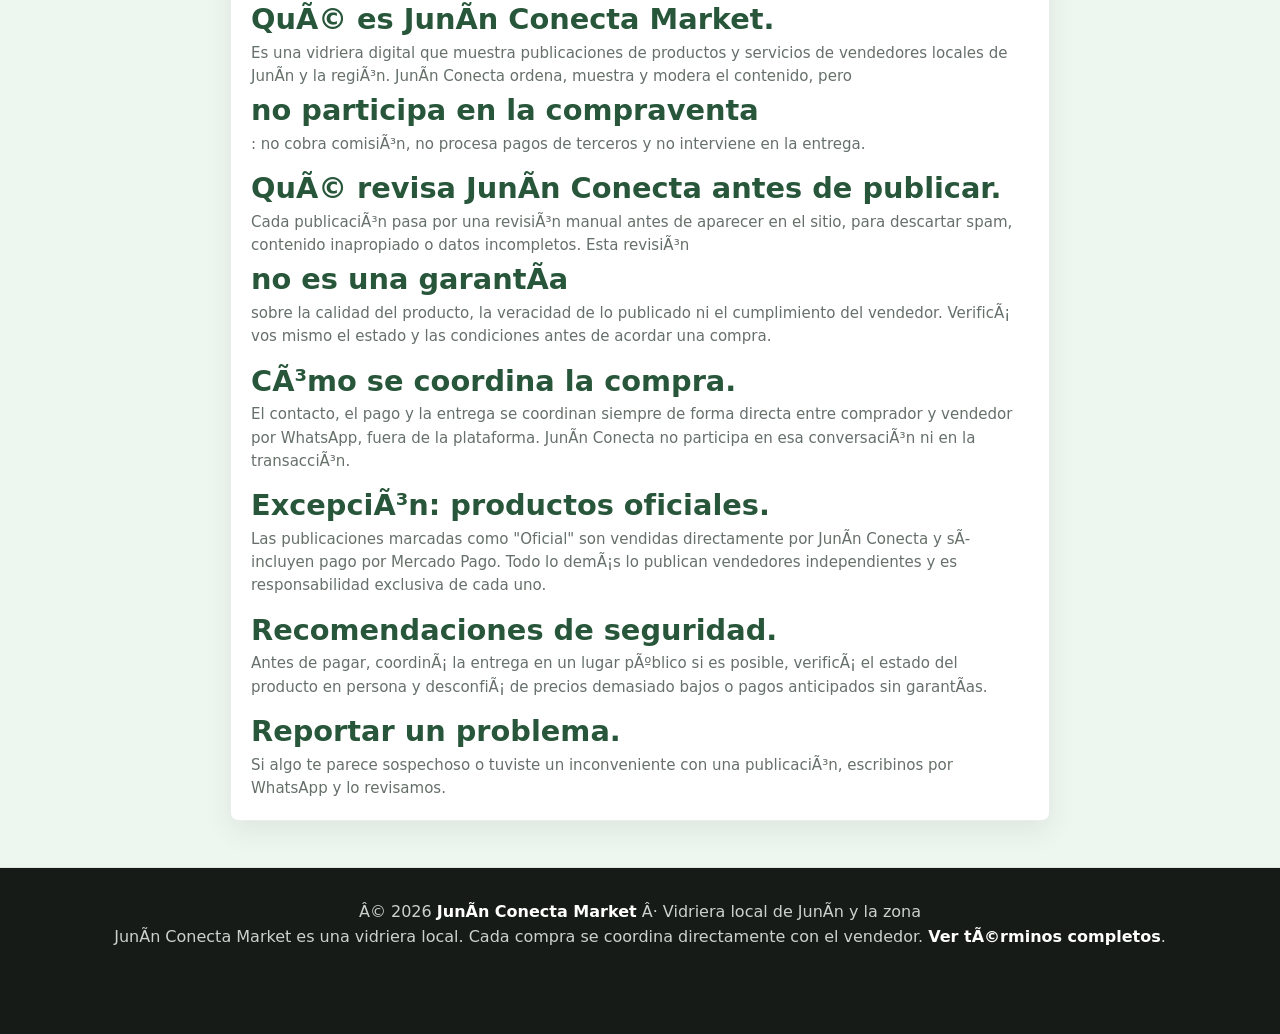
==== commit 2d9e1374: "Update index.html" ====
--- a/index.html
+++ b/index.html
@@ -9,6 +9,24 @@
     gtag('js', new Date());
     gtag('config', 'G-KJSSQT1Z40');
   </script>
+
+  <!-- Meta Pixel -->
+  <script>
+    !function(f,b,e,v,n,t,s)
+    {if(f.fbq)return;n=f.fbq=function(){n.callMethod?
+    n.callMethod.apply(n,arguments):n.queue.push(arguments)};
+    if(!f._fbq)f._fbq=n;n.push=n;n.loaded=!0;n.version='2.0';
+    n.queue=[];t=b.createElement(e);t.async=!0;
+    t.src=v;s=b.getElementsByTagName(e)[0];
+    s.parentNode.insertBefore(t,s)}(window, document,'script',
+    'https://connect.facebook.net/en_US/fbevents.js');
+    fbq('init', '1399172012316175');
+    fbq('track', 'PageView');
+  </script>
+  <noscript><img height="1" width="1" style="display:none"
+    src="https://www.facebook.com/tr?id=1399172012316175&ev=PageView&noscript=1"
+  /></noscript>
+  <!-- Fin Meta Pixel -->
 
   <meta charset="UTF-8">
   <meta name="viewport" content="width=device-width, initial-scale=1.0">
@@ -829,7 +847,7 @@
       const isVendido = normalize(product.estado).toLowerCase() === "vendido";
 
       const paymentButton = (isOfficial && product.link_pago)
-        ? `<a class="btn btn-mp" href="${product.link_pago}" target="_blank" rel="noopener">Comprar por Mercado Pago</a>`
+        ? `<a class="btn btn-mp" href="${product.link_pago}" target="_blank" rel="noopener" onclick="if(window.fbq) fbq('track','InitiateCheckout',{content_name:'${product.titulo.replace(/'/g, "\\'")}'})">Comprar por Mercado Pago</a>`
         : "";
 
       const soldBadge = isVendido ? `<span class="sold-badge">Vendido</span>` : "";
@@ -838,7 +856,7 @@
         : "";
 
       const waBtn = !isVendido
-        ? `<a class="btn btn-wa" href="${whatsappLink(product)}" target="_blank" rel="noopener">Consultar por WhatsApp</a>`
+        ? `<a class="btn btn-wa" href="${whatsappLink(product)}" target="_blank" rel="noopener" onclick="if(window.fbq) fbq('track','Contact',{content_name:'${product.titulo.replace(/'/g, "\\'")}'})">Consultar por WhatsApp</a>`
         : `<span style="color:var(--muted);font-size:0.9rem;text-align:center">Esta publicación ya fue vendida.</span>`;
 
       const reportBtn = !isOfficial
@@ -1064,6 +1082,15 @@
       catalogoMain.style.display = "none";
       detalleMain.style.display = "block";
       window.scrollTo({ top: 0, behavior: "smooth" });
+
+      if (window.fbq) {
+        fbq('track', 'ViewContent', {
+          content_name: product.titulo,
+          content_category: product.categoria,
+          value: parseFloat(String(product.precio).replace(/[^0-9.,]/g, "").replace(",", ".")) || undefined,
+          currency: 'ARS'
+        });
+      }
     }
 
     function abrirDesdeUrl() {
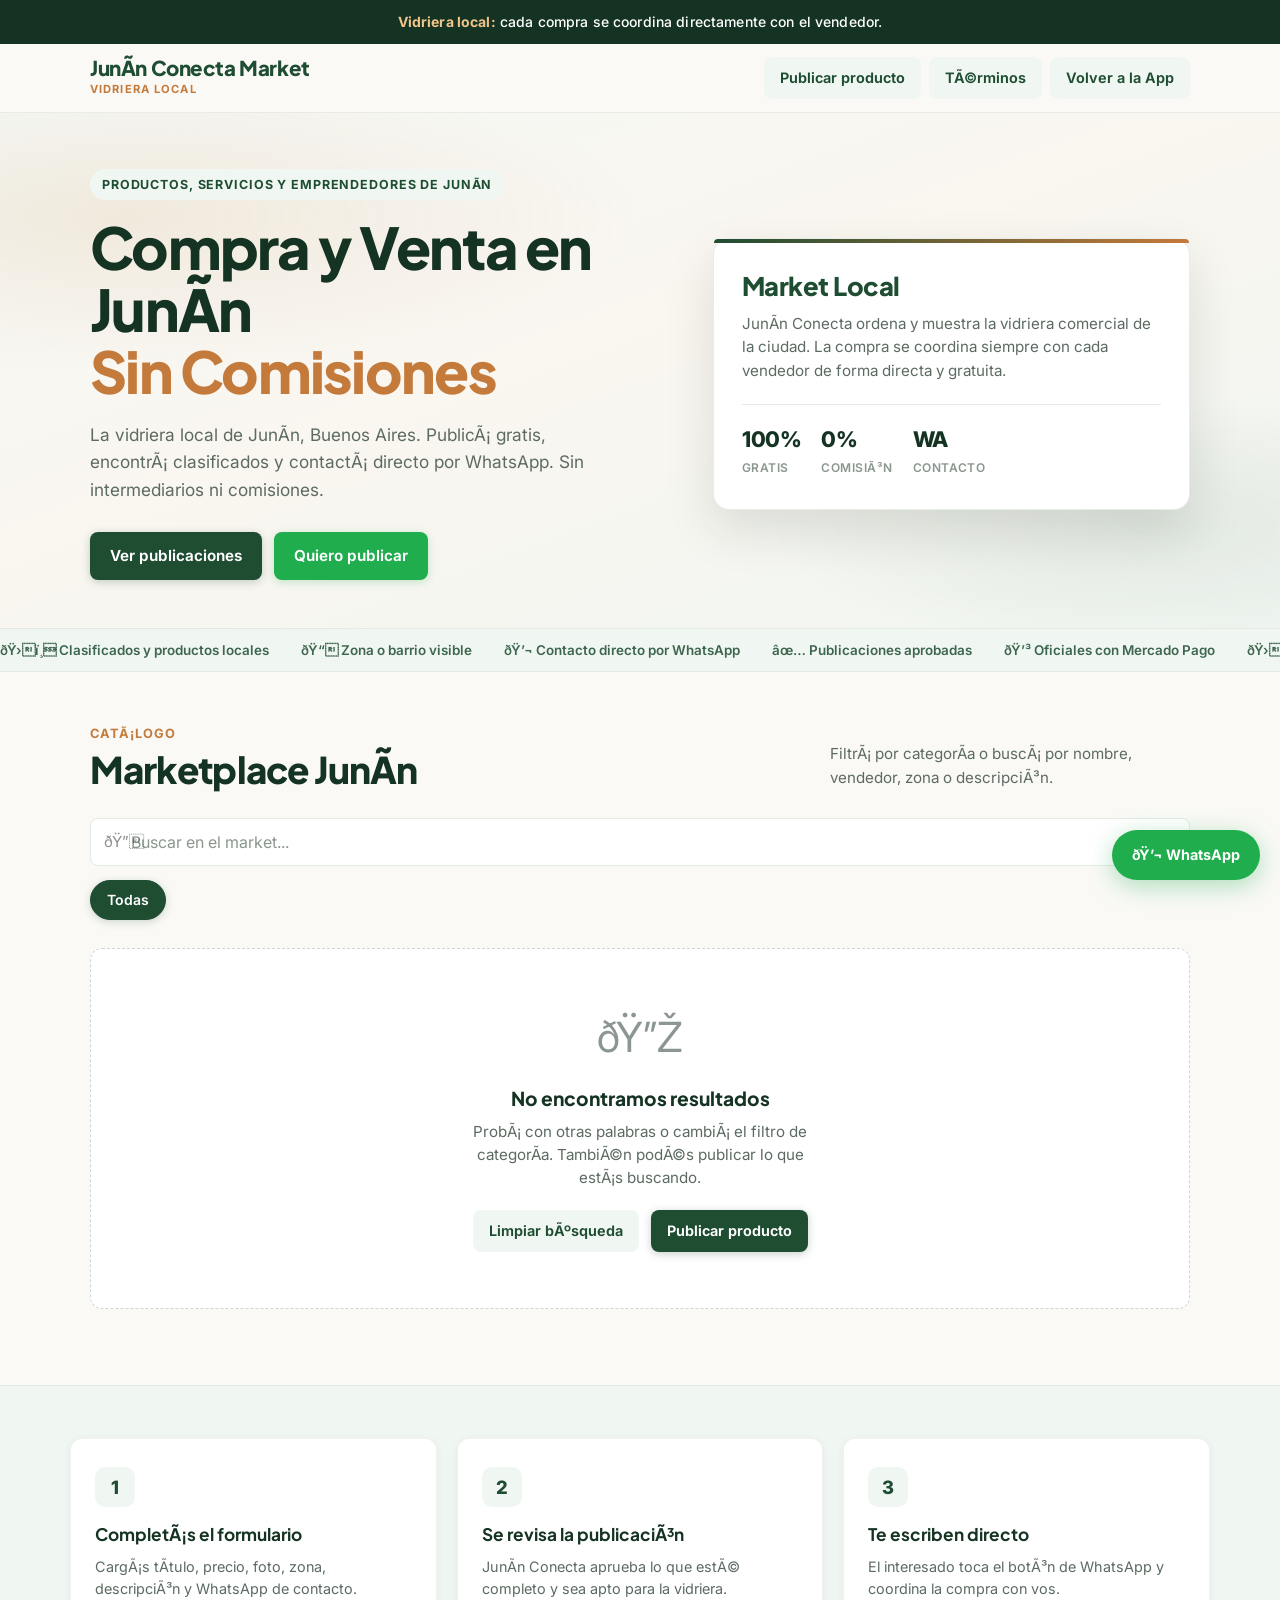
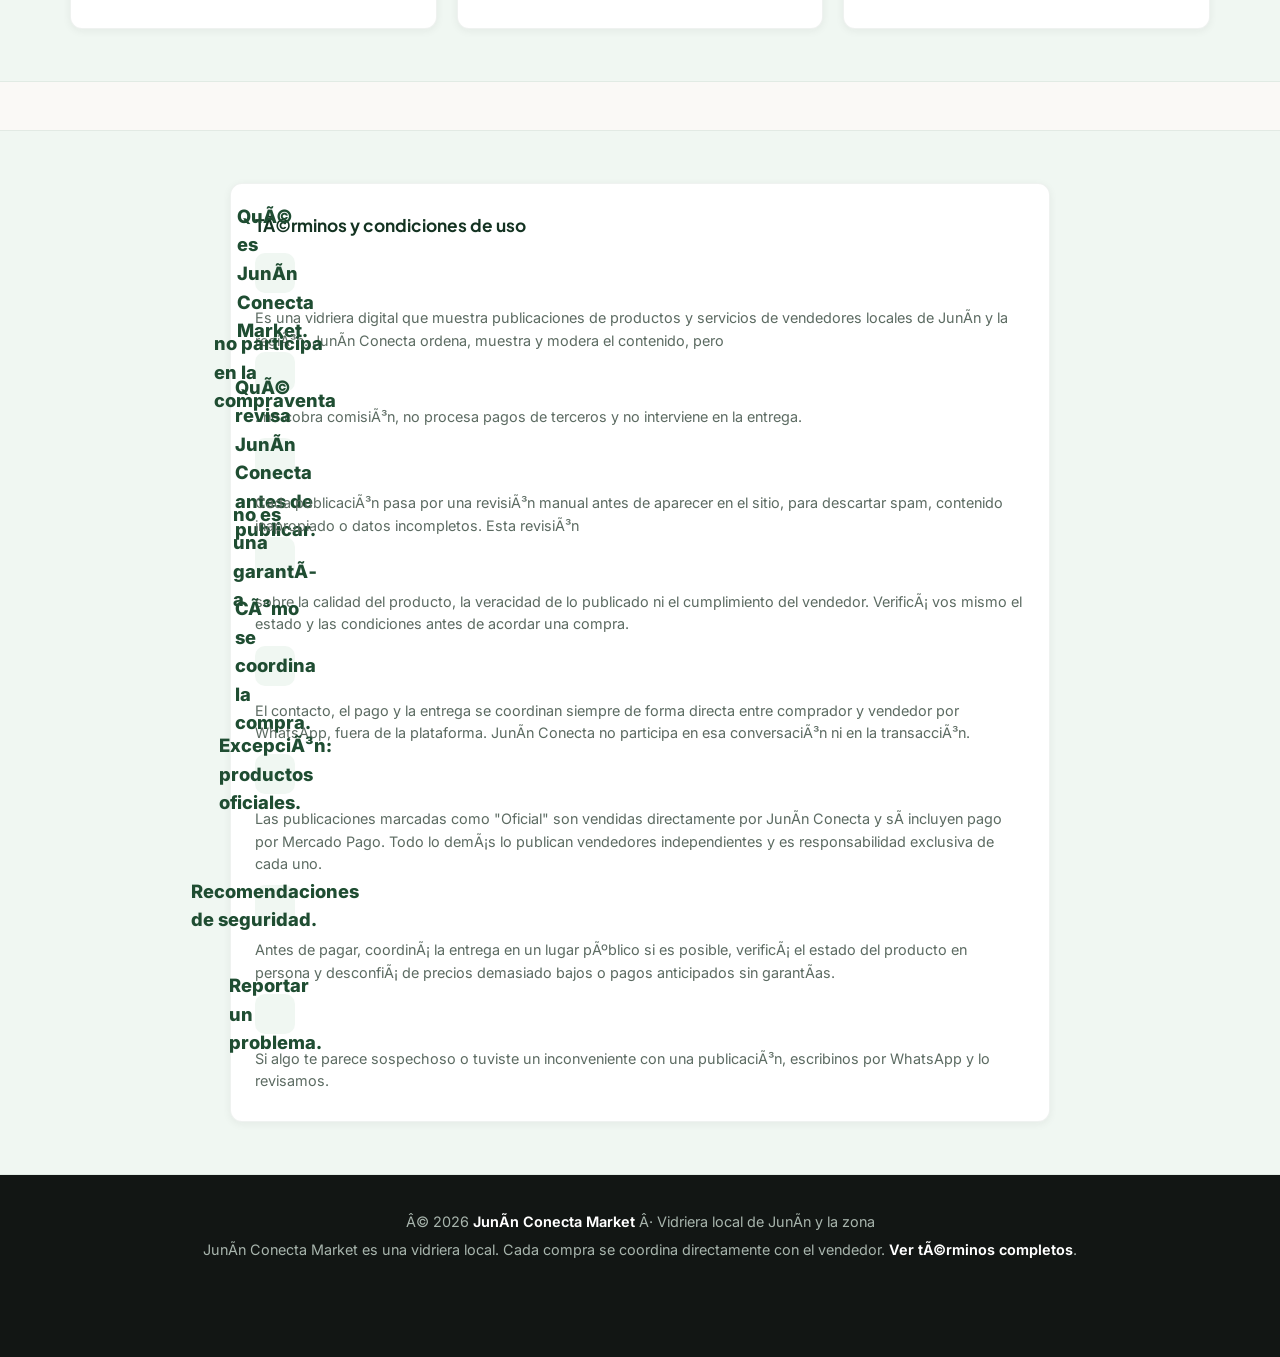
==== commit afeac2de: "Update print statement from 'Hello' to 'Goodbye'" ====
--- a/index.html
+++ b/index.html
@@ -30,6 +30,9 @@
 
   <meta charset="UTF-8">
   <meta name="viewport" content="width=device-width, initial-scale=1.0">
+
+  <!-- Verificación de Dominio Meta -->
+  <meta name="facebook-domain-verification" content="id31rwwmgo1mkj9y2bhpvovmtf4rtu" />
 
   <!-- ═══ SEO PRINCIPAL ═══ -->
   <title>Junín Conecta Market | Comprá y Vendé en Junín, Argentina — Gratis</title>
@@ -116,348 +119,768 @@
     ]
   }
   </script>
+
+  <!-- Fonts -->
+  <link rel="preconnect" href="https://fonts.googleapis.com">
+  <link rel="preconnect" href="https://fonts.gstatic.com" crossorigin>
+  <link href="https://fonts.googleapis.com/css2?family=Inter:wght@400;500;600;700;800&family=Plus+Jakarta+Sans:wght@600;700;800&display=swap" rel="stylesheet">
+
   <style>
     :root {
-      --primary: #28563a;
-      --primary-dark: #173424;
-      --soft: #eef6f0;
-      --accent: #c88445;
-      --paper: #fffdf8;
-      --white: #fff;
-      --ink: #202720;
-      --muted: #66706a;
-      --line: #dfe7e1;
-      --wa: #20bf5b;
+      --primary: #1f4d32;
+      --primary-dark: #143322;
+      --primary-light: #2d6a45;
+      --soft: #f0f7f2;
+      --soft-2: #e6f0e9;
+      --accent: #c47a3a;
+      --accent-soft: #f8efe4;
+      --paper: #faf9f6;
+      --white: #ffffff;
+      --ink: #1a211c;
+      --muted: #5c6b62;
+      --muted-2: #8a968e;
+      --line: #e2eae4;
+      --line-strong: #cdd8d0;
+      --wa: #1fad4e;
+      --wa-dark: #189a43;
       --mp: #009ee3;
-      --shadow: 0 16px 38px rgba(36, 48, 39, 0.12);
-      --radius: 8px;
-      --max: 1120px;
+      --mp-dark: #0088c4;
+      --danger: #c0392b;
+      --danger-soft: #fdecea;
+      --success: #1e7e34;
+      --success-soft: #eaf6ee;
+      --shadow-sm: 0 2px 8px rgba(26, 33, 28, 0.06);
+      --shadow: 0 8px 28px rgba(26, 33, 28, 0.09);
+      --shadow-lg: 0 20px 50px rgba(26, 33, 28, 0.12);
+      --radius: 12px;
+      --radius-sm: 8px;
+      --radius-full: 999px;
+      --max: 1140px;
+      --transition: 0.2s cubic-bezier(0.4, 0, 0.2, 1);
     }
 
     * { box-sizing: border-box; margin: 0; padding: 0; }
     html { scroll-behavior: smooth; }
+    .hide-on-detail { display: none !important; }
+
     body {
       background: var(--paper);
       color: var(--ink);
-      font-family: Inter, system-ui, -apple-system, BlinkMacSystemFont, "Segoe UI", Arial, sans-serif;
+      font-family: 'Inter', system-ui, -apple-system, BlinkMacSystemFont, "Segoe UI", sans-serif;
       line-height: 1.55;
-    }
+      -webkit-font-smoothing: antialiased;
+    }
+
     a { color: inherit; text-decoration: none; }
     button, input, select { font: inherit; }
 
+    /* ─── Notice bar ─── */
     .notice {
       background: var(--primary-dark);
       color: var(--white);
-      font-size: 0.9rem;
-      padding: 10px 16px;
+      font-size: 0.875rem;
+      font-weight: 500;
+      padding: 11px 18px;
       text-align: center;
-    }
-    .notice strong { color: #ffd8a8; }
-
+      letter-spacing: 0.01em;
+    }
+    .notice strong { color: #f0c48a; font-weight: 700; }
+
+    /* ─── Header ─── */
     header {
-      background: rgba(255, 253, 248, 0.94);
-      backdrop-filter: blur(14px);
-      border-bottom: 1px solid rgba(40, 86, 58, 0.12);
+      background: rgba(250, 249, 246, 0.88);
+      backdrop-filter: blur(16px);
+      -webkit-backdrop-filter: blur(16px);
+      border-bottom: 1px solid rgba(31, 77, 50, 0.08);
       position: sticky;
       top: 0;
-      z-index: 20;
+      z-index: 40;
     }
     .nav {
       align-items: center;
       display: flex;
-      gap: 16px;
+      gap: 20px;
       justify-content: space-between;
       margin: 0 auto;
       max-width: var(--max);
-      min-height: 72px;
-      padding: 12px 18px;
-    }
-    .brand h1 { color: var(--primary); font-size: 1.35rem; line-height: 1.1; }
+      min-height: 68px;
+      padding: 12px 20px;
+    }
+    .brand h1 {
+      color: var(--primary);
+      font-family: 'Plus Jakarta Sans', 'Inter', sans-serif;
+      font-size: 1.28rem;
+      font-weight: 800;
+      letter-spacing: -0.02em;
+      line-height: 1.15;
+    }
     .brand p {
       color: var(--accent);
-      font-size: 0.76rem;
-      font-weight: 850;
-      letter-spacing: 0.08em;
+      font-size: 0.7rem;
+      font-weight: 700;
+      letter-spacing: 0.1em;
       text-transform: uppercase;
-    }
-    .nav-actions { display: flex; flex-wrap: wrap; gap: 10px; justify-content: flex-end; }
-
+      margin-top: 1px;
+    }
+    .nav-actions {
+      display: flex;
+      flex-wrap: wrap;
+      gap: 8px;
+      justify-content: flex-end;
+    }
+
+    /* ─── Buttons ─── */
     .btn {
       align-items: center;
       border: 0;
-      border-radius: var(--radius);
+      border-radius: var(--radius-sm);
       cursor: pointer;
       display: inline-flex;
-      font-weight: 850;
-      gap: 8px;
+      font-weight: 650;
+      font-size: 0.9rem;
+      gap: 7px;
       justify-content: center;
-      min-height: 44px;
-      padding: 11px 15px;
+      min-height: 42px;
+      padding: 10px 16px;
       text-align: center;
-      transition: transform 0.18s ease, background 0.18s ease;
+      transition: all var(--transition);
+      white-space: nowrap;
     }
     .btn:hover { transform: translateY(-1px); }
-    .btn-primary { background: var(--primary); color: var(--white); }
-    .btn-primary:hover { background: var(--primary-dark); }
-    .btn-soft { background: var(--soft); color: var(--primary); }
-    .btn-wa { background: var(--wa); color: var(--white); }
-    .btn-mp { background: var(--mp); color: var(--white); }
-
+    .btn:active { transform: translateY(0); }
+
+    .btn-primary {
+      background: var(--primary);
+      color: var(--white);
+      box-shadow: 0 2px 8px rgba(31, 77, 50, 0.25);
+    }
+    .btn-primary:hover { background: var(--primary-dark); box-shadow: 0 4px 14px rgba(31, 77, 50, 0.3); }
+
+    .btn-soft {
+      background: var(--soft);
+      color: var(--primary);
+    }
+    .btn-soft:hover { background: var(--soft-2); }
+
+    .btn-wa {
+      background: var(--wa);
+      color: var(--white);
+      box-shadow: 0 2px 8px rgba(31, 173, 78, 0.25);
+    }
+    .btn-wa:hover { background: var(--wa-dark); }
+
+    .btn-mp {
+      background: var(--mp);
+      color: var(--white);
+      box-shadow: 0 2px 8px rgba(0, 158, 227, 0.25);
+    }
+    .btn-mp:hover { background: var(--mp-dark); }
+
+    .btn-danger {
+      background: var(--danger);
+      color: var(--white);
+    }
+    .btn-danger:hover { background: #a93226; }
+
+    .btn-sold {
+      background: transparent;
+      border: 1.5px dashed var(--line-strong);
+      color: var(--muted);
+      font-size: 0.8rem;
+      font-weight: 600;
+      min-height: 36px;
+      padding: 7px 12px;
+    }
+    .btn-sold:hover {
+      border-color: var(--primary);
+      color: var(--primary);
+      background: var(--soft);
+    }
+
+    /* ─── Hero ─── */
     .hero {
       background:
-        radial-gradient(circle at 15% 12%, rgba(200, 132, 69, 0.18), transparent 28%),
-        linear-gradient(135deg, #f8fbf5 0%, #fff3e3 48%, #edf6ef 100%);
-      border-bottom: 1px solid rgba(40, 86, 58, 0.10);
+        radial-gradient(ellipse 80% 60% at 10% 20%, rgba(196, 122, 58, 0.12), transparent 50%),
+        radial-gradient(ellipse 60% 50% at 90% 80%, rgba(31, 77, 50, 0.08), transparent 50%),
+        linear-gradient(160deg, #f5f9f5 0%, #faf6f0 45%, #f0f6f1 100%);
+      border-bottom: 1px solid rgba(31, 77, 50, 0.07);
+      position: relative;
+      overflow: hidden;
     }
     .hero-inner {
       display: grid;
-      gap: 34px;
-      grid-template-columns: 1.05fr 0.95fr;
+      gap: 40px;
+      grid-template-columns: 1.1fr 0.9fr;
       margin: 0 auto;
       max-width: var(--max);
-      min-height: 500px;
-      padding: 58px 18px 46px;
+      min-height: 460px;
+      padding: 56px 20px 48px;
+      align-items: center;
     }
     .eyebrow {
       color: var(--primary);
       display: inline-flex;
-      font-size: 0.82rem;
-      font-weight: 900;
-      letter-spacing: 0.08em;
-      margin-bottom: 14px;
+      align-items: center;
+      gap: 6px;
+      font-size: 0.78rem;
+      font-weight: 700;
+      letter-spacing: 0.07em;
+      margin-bottom: 16px;
       text-transform: uppercase;
+      background: var(--soft);
+      padding: 6px 12px;
+      border-radius: var(--radius-full);
     }
     .hero h2 {
       color: var(--primary-dark);
-      font-size: clamp(2.35rem, 5vw, 4.7rem);
-      line-height: 0.98;
-      max-width: 760px;
-    }
-    .hero p {
+      font-family: 'Plus Jakarta Sans', 'Inter', sans-serif;
+      font-size: clamp(2.2rem, 4.8vw, 3.6rem);
+      font-weight: 800;
+      letter-spacing: -0.03em;
+      line-height: 1.08;
+      max-width: 580px;
+    }
+    .hero h2 span { color: var(--accent); }
+    .hero > .hero-inner > div > p {
       color: var(--muted);
-      font-size: 1.12rem;
-      margin-top: 20px;
-      max-width: 640px;
-    }
-    .hero-actions { display: flex; flex-wrap: wrap; gap: 12px; margin-top: 28px; }
+      font-size: 1.08rem;
+      margin-top: 18px;
+      max-width: 520px;
+      line-height: 1.6;
+    }
+    .hero-actions {
+      display: flex;
+      flex-wrap: wrap;
+      gap: 12px;
+      margin-top: 28px;
+    }
+    .hero-actions .btn { min-height: 48px; padding: 12px 20px; font-size: 0.95rem; }
+
     .market-card {
-      align-self: center;
-      background: rgba(255, 255, 255, 0.78);
-      border: 1px solid rgba(40, 86, 58, 0.14);
-      border-radius: var(--radius);
-      box-shadow: var(--shadow);
-      padding: 24px;
+      background: var(--white);
+      border: 1px solid rgba(31, 77, 50, 0.1);
+      border-radius: 16px;
+      box-shadow: var(--shadow-lg);
+      padding: 32px 28px;
+      position: relative;
+    }
+    .market-card::before {
+      content: '';
+      position: absolute;
+      top: 0; left: 0; right: 0;
+      height: 4px;
+      background: linear-gradient(90deg, var(--primary), var(--accent));
+      border-radius: 16px 16px 0 0;
     }
     .market-card strong {
       color: var(--primary);
       display: block;
-      font-size: 2.8rem;
-      line-height: 1;
-    }
-    .market-card span { color: var(--muted); display: block; margin-top: 10px; }
-
-    .feature-row { background: var(--primary); color: var(--white); overflow-x: auto; }
+      font-family: 'Plus Jakarta Sans', sans-serif;
+      font-size: 1.6rem;
+      font-weight: 800;
+      letter-spacing: -0.02em;
+      line-height: 1.2;
+      margin-bottom: 10px;
+    }
+    .market-card span {
+      color: var(--muted);
+      display: block;
+      font-size: 0.95rem;
+      line-height: 1.55;
+    }
+    .market-card .card-stats {
+      display: flex;
+      gap: 20px;
+      margin-top: 22px;
+      padding-top: 18px;
+      border-top: 1px solid var(--line);
+    }
+    .market-card .stat {
+      display: flex;
+      flex-direction: column;
+    }
+    .market-card .stat b {
+      color: var(--primary-dark);
+      font-size: 1.35rem;
+      font-weight: 800;
+      letter-spacing: -0.02em;
+    }
+    .market-card .stat small {
+      color: var(--muted-2);
+      font-size: 0.75rem;
+      font-weight: 600;
+      text-transform: uppercase;
+      letter-spacing: 0.04em;
+      margin-top: 2px;
+    }
+
+    /* ─── Feature strip ─── */
+    .feature-row {
+      background: var(--soft);
+      border-bottom: 1px solid rgba(31, 77, 50, 0.08);
+      color: var(--primary-dark);
+      overflow: hidden;
+    }
     .feature-track {
       display: flex;
-      gap: 22px;
-      justify-content: center;
+      gap: 32px;
+      justify-content: flex-start;
       margin: 0 auto;
-      max-width: var(--max);
-      padding: 12px 18px;
+      max-width: none;
+      padding: 11px 0;
       white-space: nowrap;
-    }
-    .feature-track span { font-size: 0.9rem; font-weight: 760; }
-
+      width: max-content;
+      animation: marquee 28s linear infinite;
+    }
+    .feature-track:hover { animation-play-state: paused; }
+    .feature-track span {
+      font-size: 0.84rem;
+      font-weight: 600;
+      opacity: 0.85;
+      display: inline-flex;
+      align-items: center;
+      gap: 6px;
+      color: var(--primary);
+    }
+    @keyframes marquee {
+      0% { transform: translateX(0); }
+      100% { transform: translateX(-50%); }
+    }
+
+    /* ─── Main / Catalog ─── */
     main {
       margin: 0 auto;
       max-width: var(--max);
-      padding: 52px 18px 24px;
+      padding: 48px 20px 28px;
     }
     .section-head {
       align-items: end;
       display: flex;
-      gap: 18px;
+      gap: 20px;
       justify-content: space-between;
-      margin-bottom: 22px;
+      margin-bottom: 28px;
     }
     .kicker {
       color: var(--accent);
-      font-size: 0.86rem;
-      font-weight: 900;
+      font-size: 0.8rem;
+      font-weight: 700;
       letter-spacing: 0.08em;
       text-transform: uppercase;
     }
     .section-head h2 {
       color: var(--primary-dark);
-      font-size: clamp(1.8rem, 3vw, 2.6rem);
-      line-height: 1.05;
-      margin-top: 6px;
-    }
-    .section-head p { color: var(--muted); max-width: 430px; }
-
+      font-family: 'Plus Jakarta Sans', sans-serif;
+      font-size: clamp(1.7rem, 3vw, 2.3rem);
+      font-weight: 800;
+      letter-spacing: -0.025em;
+      line-height: 1.1;
+      margin-top: 4px;
+    }
+    .section-head p {
+      color: var(--muted);
+      max-width: 360px;
+      font-size: 0.95rem;
+    }
+
+    /* ─── Toolbar ─── */
     .toolbar {
       display: grid;
-      gap: 12px;
-      grid-template-columns: 1fr auto;
-      margin-bottom: 24px;
+      gap: 14px;
+      grid-template-columns: 1fr;
+      margin-bottom: 28px;
+    }
+    .search-wrap {
+      position: relative;
+    }
+    .search-wrap::before {
+      content: '🔍';
+      position: absolute;
+      left: 14px;
+      top: 50%;
+      transform: translateY(-50%);
+      font-size: 0.95rem;
+      opacity: 0.5;
+      pointer-events: none;
     }
     .search {
       background: var(--white);
-      border: 1px solid var(--line);
-      border-radius: var(--radius);
-      min-height: 44px;
-      padding: 11px 14px;
+      border: 1.5px solid var(--line);
+      border-radius: var(--radius-sm);
+      min-height: 46px;
+      padding: 11px 14px 11px 40px;
       width: 100%;
-    }
-    .filters { display: flex; flex-wrap: wrap; gap: 10px; }
+      transition: border-color var(--transition), box-shadow var(--transition);
+      color: var(--ink);
+    }
+    .search::placeholder { color: var(--muted-2); }
+    .search:focus {
+      outline: none;
+      border-color: var(--primary);
+      box-shadow: 0 0 0 3px rgba(31, 77, 50, 0.12);
+    }
+    .filters {
+      display: flex;
+      flex-wrap: wrap;
+      gap: 8px;
+    }
     .filter-btn {
       background: var(--white);
-      border: 1px solid var(--line);
-      border-radius: 999px;
+      border: 1.5px solid var(--line);
+      border-radius: var(--radius-full);
       color: var(--muted);
       cursor: pointer;
-      font-weight: 850;
-      min-height: 42px;
-      padding: 10px 16px;
-    }
-    .filter-btn.active, .filter-btn:hover { background: var(--primary); border-color: var(--primary); color: var(--white); }
-
+      font-weight: 600;
+      font-size: 0.875rem;
+      min-height: 38px;
+      padding: 8px 16px;
+      transition: all var(--transition);
+    }
+    .filter-btn:hover {
+      border-color: var(--primary-light);
+      color: var(--primary);
+      background: var(--soft);
+    }
+    .filter-btn.active {
+      background: var(--primary);
+      border-color: var(--primary);
+      color: var(--white);
+      box-shadow: 0 2px 8px rgba(31, 77, 50, 0.2);
+    }
+
+    /* ─── Product grid ─── */
     .grid {
       display: grid;
-      gap: 20px;
+      gap: 22px;
       grid-template-columns: repeat(3, minmax(0, 1fr));
     }
     .product {
       background: var(--white);
-      border: 1px solid rgba(40, 86, 58, 0.12);
+      border: 1px solid rgba(31, 77, 50, 0.08);
       border-radius: var(--radius);
-      box-shadow: 0 14px 35px rgba(36, 48, 39, 0.09);
+      box-shadow: var(--shadow-sm);
       display: flex;
       flex-direction: column;
       overflow: hidden;
-    }
-    .product.featured { grid-column: span 3; display: grid; grid-template-columns: 0.9fr 1.1fr; }
+      transition: transform var(--transition), box-shadow var(--transition);
+    }
+    .product:hover {
+      transform: translateY(-3px);
+      box-shadow: var(--shadow);
+    }
+    .product.featured {
+      grid-column: span 3;
+      display: grid;
+      grid-template-columns: 0.95fr 1.05fr;
+      border: 1.5px solid rgba(31, 77, 50, 0.14);
+      box-shadow: var(--shadow);
+      position: relative;
+    }
+    .product.featured::after {
+      content: '★ Destacado';
+      position: absolute;
+      top: 14px;
+      right: 14px;
+      z-index: 3;
+      background: var(--primary);
+      color: var(--white);
+      font-size: 0.72rem;
+      font-weight: 700;
+      letter-spacing: 0.04em;
+      text-transform: uppercase;
+      padding: 5px 12px;
+      border-radius: var(--radius-full);
+      box-shadow: 0 2px 8px rgba(31, 77, 50, 0.25);
+    }
+    .product.featured .media { min-height: 340px; }
+    .product.featured .content {
+      padding: 28px 28px 28px;
+      justify-content: center;
+    }
+    .product.featured .content h3 {
+      font-size: 1.45rem;
+      margin-bottom: 10px;
+    }
+    .product.featured .content > p {
+      -webkit-line-clamp: 3;
+      font-size: 0.95rem;
+    }
+    .product.featured .price {
+      font-size: 1.85rem;
+      margin-top: 8px;
+    }
+
     .media {
       align-items: center;
-      background: linear-gradient(135deg, rgba(200, 132, 69, 0.18), rgba(40, 86, 58, 0.10)), var(--soft);
+      background: linear-gradient(145deg, var(--accent-soft), var(--soft));
       display: flex;
       justify-content: center;
-      min-height: 210px;
+      aspect-ratio: 4 / 3;
       overflow: hidden;
       position: relative;
     }
+    .product.featured .media { aspect-ratio: auto; }
     .media img {
       height: 100%;
       object-fit: cover;
       width: 100%;
-    }
-    .emoji { font-size: 4.5rem; }
+      transition: transform 0.35s ease;
+    }
+    .product:hover .media img { transform: scale(1.03); }
+    .emoji {
+      font-size: 3.8rem;
+      opacity: 0.7;
+    }
     .tag {
       background: var(--accent);
-      border-radius: 999px;
+      border-radius: var(--radius-full);
       color: var(--white);
-      font-size: 0.72rem;
-      font-weight: 900;
-      left: 14px;
+      font-size: 0.7rem;
+      font-weight: 700;
+      left: 12px;
       letter-spacing: 0.04em;
-      padding: 7px 10px;
+      padding: 5px 11px;
       position: absolute;
       text-transform: uppercase;
-      top: 14px;
-    }
+      top: 12px;
+      z-index: 2;
+      box-shadow: 0 2px 6px rgba(0,0,0,0.12);
+    }
+    .tag.official {
+      background: var(--mp);
+    }
+
     .content {
       display: flex;
       flex: 1;
       flex-direction: column;
-      padding: 22px;
-    }
-    .meta { color: #d99721; font-size: 0.84rem; font-weight: 850; margin-bottom: 8px; }
-    .content h3 { color: var(--primary-dark); font-size: 1.26rem; line-height: 1.18; margin-bottom: 10px; }
-    .content p { color: var(--muted); font-size: 0.96rem; margin-bottom: 16px; }
+      padding: 18px 20px 20px;
+    }
+    .meta {
+      color: var(--accent);
+      font-size: 0.78rem;
+      font-weight: 700;
+      letter-spacing: 0.02em;
+      margin-bottom: 6px;
+    }
+    .content h3 {
+      color: var(--primary-dark);
+      font-family: 'Plus Jakarta Sans', sans-serif;
+      font-size: 1.12rem;
+      font-weight: 700;
+      letter-spacing: -0.015em;
+      line-height: 1.25;
+      margin-bottom: 8px;
+      transition: color var(--transition);
+    }
+    .content h3:hover { color: var(--primary); }
+    .content > p {
+      color: var(--muted);
+      font-size: 0.9rem;
+      line-height: 1.5;
+      margin-bottom: 12px;
+      display: -webkit-box;
+      -webkit-line-clamp: 2;
+      -webkit-box-orient: vertical;
+      overflow: hidden;
+    }
     .details {
-      color: var(--muted);
-      display: grid;
-      font-size: 0.9rem;
-      gap: 6px;
-      margin-bottom: 16px;
+      color: var(--muted-2);
+      display: flex;
+      flex-wrap: wrap;
+      gap: 10px 16px;
+      font-size: 0.84rem;
+      font-weight: 500;
+      margin-bottom: 14px;
+    }
+    .details span {
+      display: inline-flex;
+      align-items: center;
+      gap: 4px;
     }
     .price {
       color: var(--ink);
       display: block;
-      font-size: 1.7rem;
-      font-weight: 950;
-      line-height: 1.1;
+      font-family: 'Plus Jakarta Sans', sans-serif;
+      font-size: 1.55rem;
+      font-weight: 800;
+      letter-spacing: -0.02em;
+      line-height: 1.15;
       margin-top: auto;
     }
     .seller-note {
       background: var(--soft);
-      border-left: 4px solid var(--primary);
       border-radius: 6px;
-      color: #425047;
-      font-size: 0.88rem;
+      color: #4a5c50;
+      font-size: 0.8rem;
+      margin-top: 12px;
+      padding: 9px 12px;
+      line-height: 1.4;
+    }
+    .actions {
+      display: grid;
+      gap: 8px;
       margin-top: 14px;
-      padding: 10px;
-    }
-    .actions { display: grid; gap: 10px; margin-top: 18px; }
-
+    }
+
+    /* ─── Empty state ─── */
     .empty {
+      background: var(--white);
+      border: 1.5px dashed var(--line-strong);
+      border-radius: var(--radius);
+      color: var(--muted);
+      display: none;
+      padding: 56px 28px;
+      text-align: center;
+    }
+    .empty-icon {
+      font-size: 2.6rem;
+      margin-bottom: 14px;
+      opacity: 0.7;
+    }
+    .empty h3 {
+      color: var(--primary-dark);
+      font-family: 'Plus Jakarta Sans', sans-serif;
+      font-size: 1.2rem;
+      font-weight: 750;
+      margin-bottom: 8px;
+    }
+    .empty p {
+      color: var(--muted);
+      font-size: 0.95rem;
+      max-width: 360px;
+      margin: 0 auto 20px;
+      line-height: 1.5;
+    }
+    .empty .btn { margin: 0 4px; }
+
+    /* ─── Skeleton loading ─── */
+    .skeleton-grid {
+      display: grid;
+      gap: 22px;
+      grid-template-columns: repeat(3, minmax(0, 1fr));
+    }
+    .skeleton-card {
       background: var(--white);
       border: 1px solid var(--line);
       border-radius: var(--radius);
-      color: var(--muted);
-      display: none;
-      padding: 24px;
-      text-align: center;
-    }
-
+      overflow: hidden;
+    }
+    .skeleton-img {
+      aspect-ratio: 4/3;
+      background: linear-gradient(90deg, var(--soft) 25%, var(--soft-2) 50%, var(--soft) 75%);
+      background-size: 200% 100%;
+      animation: shimmer 1.4s infinite;
+    }
+    .skeleton-body { padding: 18px 20px; }
+    .skeleton-line {
+      height: 12px;
+      border-radius: 6px;
+      background: linear-gradient(90deg, var(--soft) 25%, var(--soft-2) 50%, var(--soft) 75%);
+      background-size: 200% 100%;
+      animation: shimmer 1.4s infinite;
+      margin-bottom: 10px;
+    }
+    .skeleton-line.w60 { width: 60%; }
+    .skeleton-line.w40 { width: 40%; }
+    .skeleton-line.w80 { width: 80%; }
+    .skeleton-line.h20 { height: 20px; }
+    @keyframes shimmer {
+      0% { background-position: 200% 0; }
+      100% { background-position: -200% 0; }
+    }
+
+    /* ─── How it works ─── */
     .how {
-      background: #eef4ef;
-      border-block: 1px solid rgba(40, 86, 58, 0.10);
-      margin-top: 52px;
-      padding: 46px 18px;
+      background: var(--soft);
+      border-block: 1px solid rgba(31, 77, 50, 0.07);
+      margin-top: 48px;
+      padding: 52px 20px;
     }
     .how-inner {
       display: grid;
-      gap: 18px;
+      gap: 20px;
       grid-template-columns: repeat(3, minmax(0, 1fr));
       margin: 0 auto;
       max-width: var(--max);
     }
     .step {
       background: var(--white);
-      border: 1px solid rgba(40, 86, 58, 0.10);
+      border: 1px solid rgba(31, 77, 50, 0.07);
       border-radius: var(--radius);
-      box-shadow: 0 10px 28px rgba(36, 48, 39, 0.08);
-      padding: 20px;
-    }
-    .step strong { color: var(--primary); display: block; font-size: 1.8rem; }
-    .step h3 { color: var(--primary-dark); font-size: 1.1rem; margin: 8px 0; }
-    .step p { color: var(--muted); font-size: 0.94rem; }
-
+      box-shadow: var(--shadow-sm);
+      padding: 28px 24px;
+      transition: transform var(--transition), box-shadow var(--transition);
+    }
+    .step:hover {
+      transform: translateY(-2px);
+      box-shadow: var(--shadow);
+    }
+    .step strong {
+      color: var(--primary);
+      display: flex;
+      align-items: center;
+      justify-content: center;
+      width: 40px;
+      height: 40px;
+      background: var(--soft);
+      border-radius: 10px;
+      font-size: 1.15rem;
+      font-weight: 800;
+      margin-bottom: 14px;
+    }
+    .step h3 {
+      color: var(--primary-dark);
+      font-family: 'Plus Jakarta Sans', sans-serif;
+      font-size: 1.08rem;
+      font-weight: 700;
+      margin-bottom: 8px;
+    }
+    .step p {
+      color: var(--muted);
+      font-size: 0.9rem;
+      line-height: 1.55;
+    }
+
+    /* ─── Floating WA ─── */
     .floating-wa {
       align-items: center;
       background: var(--wa);
-      border-radius: 999px;
-      bottom: 18px;
-      box-shadow: 0 12px 30px rgba(32, 191, 91, 0.28);
+      border-radius: var(--radius-full);
+      bottom: 20px;
+      box-shadow: 0 6px 24px rgba(31, 173, 78, 0.35);
       color: var(--white);
       display: inline-flex;
-      font-weight: 900;
+      font-weight: 700;
+      font-size: 0.9rem;
       gap: 8px;
       min-height: 50px;
-      padding: 12px 16px;
+      padding: 12px 20px;
       position: fixed;
-      right: 18px;
-      z-index: 30;
-    }
+      right: 20px;
+      z-index: 50;
+      transition: transform var(--transition), box-shadow var(--transition);
+    }
+    .floating-wa:hover {
+      transform: translateY(-2px);
+      box-shadow: 0 10px 30px rgba(31, 173, 78, 0.4);
+    }
+
+    /* ─── Footer ─── */
     footer {
-      background: #171b18;
-      color: #cbd2cc;
-      padding: 32px 18px 84px;
+      background: #121614;
+      color: #a8b5ad;
+      padding: 36px 20px 90px;
       text-align: center;
-    }
-    footer a { color: var(--white); font-weight: 850; }
-
+      font-size: 0.9rem;
+    }
+    footer a {
+      color: var(--white);
+      font-weight: 650;
+    }
+    footer a:hover { text-decoration: underline; }
+    footer p { margin-bottom: 6px; }
+
+    /* ─── Carousel ─── */
     .carousel {
       position: relative;
       width: 100%;
@@ -469,9 +892,7 @@
       width: 100%;
       height: 100%;
     }
-    .carousel-slide.active {
-      display: block;
-    }
+    .carousel-slide.active { display: block; }
     .carousel-slide img {
       width: 100%;
       height: 100%;
@@ -481,24 +902,25 @@
       position: absolute;
       top: 50%;
       transform: translateY(-50%);
-      background: rgba(23, 27, 24, 0.55);
+      background: rgba(18, 22, 20, 0.5);
       border: none;
       border-radius: 50%;
       color: #fff;
       cursor: pointer;
-      font-size: 1.4rem;
-      height: 36px;
+      font-size: 1.2rem;
+      height: 34px;
       line-height: 1;
-      width: 36px;
+      width: 34px;
       z-index: 3;
       transition: background 0.15s;
-    }
-    .carousel-btn:hover { background: rgba(23, 27, 24, 0.85); }
+      backdrop-filter: blur(4px);
+    }
+    .carousel-btn:hover { background: rgba(18, 22, 20, 0.8); }
     .carousel-prev { left: 8px; }
     .carousel-next { right: 8px; }
     .carousel-dots {
       position: absolute;
-      bottom: 8px;
+      bottom: 10px;
       left: 50%;
       transform: translateX(-50%);
       display: flex;
@@ -506,24 +928,29 @@
       z-index: 3;
     }
     .carousel-dot {
-      background: rgba(255,255,255,0.5);
+      background: rgba(255,255,255,0.45);
       border-radius: 50%;
       cursor: pointer;
-      height: 8px;
-      width: 8px;
-      transition: background 0.15s;
-    }
-    .carousel-dot.active { background: #fff; }
-
+      height: 7px;
+      width: 7px;
+      transition: background 0.15s, transform 0.15s;
+    }
+    .carousel-dot.active {
+      background: #fff;
+      transform: scale(1.2);
+    }
+
+    /* ─── Modal ─── */
     .modal-overlay {
       align-items: center;
-      background: rgba(23, 27, 24, 0.72);
-      backdrop-filter: blur(6px);
+      background: rgba(18, 22, 20, 0.65);
+      backdrop-filter: blur(8px);
+      -webkit-backdrop-filter: blur(8px);
       bottom: 0;
       display: none;
       justify-content: center;
       left: 0;
-      padding: 18px;
+      padding: 20px;
       position: fixed;
       right: 0;
       top: 0;
@@ -533,118 +960,182 @@
     .modal {
       background: var(--paper);
       border: 1px solid var(--line);
-      border-radius: 12px;
-      box-shadow: 0 28px 64px rgba(23, 27, 24, 0.22);
-      max-width: 420px;
+      border-radius: 16px;
+      box-shadow: 0 28px 64px rgba(18, 22, 20, 0.25);
+      max-width: 400px;
       padding: 32px 28px 28px;
       width: 100%;
-      animation: modalIn 0.22s ease;
+      animation: modalIn 0.25s cubic-bezier(0.16, 1, 0.3, 1);
     }
     @keyframes modalIn {
-      from { opacity: 0; transform: translateY(12px) scale(0.97); }
+      from { opacity: 0; transform: translateY(16px) scale(0.96); }
       to   { opacity: 1; transform: translateY(0) scale(1); }
     }
-    .modal h3 { color: var(--primary-dark); font-size: 1.2rem; margin-bottom: 6px; }
-    .modal .modal-sub { color: var(--muted); font-size: 0.9rem; margin-bottom: 22px; }
+    .modal h3 {
+      color: var(--primary-dark);
+      font-family: 'Plus Jakarta Sans', sans-serif;
+      font-size: 1.2rem;
+      font-weight: 750;
+      margin-bottom: 4px;
+    }
+    .modal .modal-sub {
+      color: var(--muted);
+      font-size: 0.9rem;
+      margin-bottom: 20px;
+    }
     .modal .product-name {
       background: var(--soft);
-      border-left: 4px solid var(--primary);
+      border-left: 3px solid var(--primary);
       border-radius: 6px;
       color: var(--primary-dark);
-      font-weight: 850;
-      margin-bottom: 20px;
-      padding: 10px 12px;
+      font-weight: 650;
+      margin-bottom: 22px;
+      padding: 11px 14px;
+      font-size: 0.95rem;
     }
     .pin-row {
       display: flex;
-      gap: 12px;
+      gap: 10px;
       justify-content: center;
-      margin-bottom: 20px;
+      margin-bottom: 18px;
     }
     .pin-digit {
       background: var(--white);
       border: 2px solid var(--line);
-      border-radius: 8px;
+      border-radius: 10px;
       caret-color: var(--primary);
-      font-size: 1.8rem;
-      font-weight: 900;
-      height: 64px;
+      font-size: 1.6rem;
+      font-weight: 800;
+      height: 58px;
       text-align: center;
-      transition: border-color 0.15s;
-      width: 56px;
-    }
-    .pin-digit:focus { border-color: var(--primary); outline: none; }
-    .pin-digit.error { border-color: #c0392b; animation: shake 0.3s ease; }
+      transition: border-color 0.15s, box-shadow 0.15s;
+      width: 52px;
+    }
+    .pin-digit:focus {
+      border-color: var(--primary);
+      outline: none;
+      box-shadow: 0 0 0 3px rgba(31, 77, 50, 0.12);
+    }
+    .pin-digit.error {
+      border-color: var(--danger);
+      animation: shake 0.3s ease;
+    }
     @keyframes shake {
       0%,100% { transform: translateX(0); }
       25%      { transform: translateX(-5px); }
       75%      { transform: translateX(5px); }
     }
     .modal-msg {
-      border-radius: 6px;
-      font-size: 0.88rem;
+      border-radius: 8px;
+      font-size: 0.875rem;
+      font-weight: 550;
       margin-bottom: 14px;
       min-height: 28px;
-      padding: 7px 10px;
+      padding: 8px 12px;
       text-align: center;
     }
-    .modal-msg.error { background: #fdecea; color: #c0392b; }
-    .modal-msg.success { background: #eaf6ee; color: #1e7e34; }
+    .modal-msg.error { background: var(--danger-soft); color: var(--danger); }
+    .modal-msg.success { background: var(--success-soft); color: var(--success); }
     .modal-actions { display: flex; gap: 10px; }
     .modal-actions .btn { flex: 1; }
-    .btn-danger { background: #c0392b; color: var(--white); }
-    .btn-danger:hover { background: #a93226; }
-
+
+    /* ─── Sold badge ─── */
     .sold-badge {
-      background: rgba(192, 57, 43, 0.88);
+      background: rgba(192, 57, 43, 0.9);
       border-radius: 8px;
       color: #fff;
-      font-size: 0.85rem;
-      font-weight: 900;
-      padding: 6px 18px;
+      font-size: 0.82rem;
+      font-weight: 800;
+      padding: 7px 18px;
       text-transform: uppercase;
-      letter-spacing: 0.1em;
+      letter-spacing: 0.08em;
       position: absolute;
       top: 50%;
       left: 50%;
-      transform: translate(-50%, -50%) rotate(-15deg);
+      transform: translate(-50%, -50%) rotate(-12deg);
       white-space: nowrap;
       z-index: 2;
-      box-shadow: 0 2px 8px rgba(0,0,0,0.25);
-    }
-    .btn-sold {
-      background: var(--soft);
-      border: 1.5px dashed var(--line);
-      color: var(--muted);
-      font-size: 0.82rem;
-      font-weight: 700;
-      min-height: 38px;
-      padding: 8px 12px;
-    }
-    .btn-sold:hover { border-color: var(--primary); color: var(--primary); background: var(--soft); }
-
-    @media (max-width: 900px) {
+      box-shadow: 0 3px 12px rgba(0,0,0,0.25);
+    }
+
+    /* ─── Responsive ─── */
+    @media (max-width: 960px) {
       .hero-inner, .product.featured { grid-template-columns: 1fr; }
-      .grid, .how-inner { grid-template-columns: repeat(2, minmax(0, 1fr)); }
+      .grid, .how-inner, .skeleton-grid { grid-template-columns: repeat(2, minmax(0, 1fr)); }
       .product.featured { grid-column: span 2; }
-      .toolbar { grid-template-columns: 1fr; }
-    }
-    @media (max-width: 680px) {
-      .nav { align-items: flex-start; flex-direction: column; }
-      .nav-actions, .hero-actions { width: 100%; }
-      .nav-actions .btn, .hero-actions .btn { flex: 1; }
-      .hero-inner { min-height: auto; padding-top: 38px; }
-      .hero h2 { font-size: 2.35rem; }
-      .grid, .how-inner { grid-template-columns: 1fr; }
-      .product.featured { grid-column: auto; }
-      .section-head { align-items: flex-start; flex-direction: column; }
-      .feature-track { justify-content: flex-start; }
-      .floating-wa { bottom: 12px; left: 12px; justify-content: center; right: 12px; }
+      .product.featured .media { min-height: 260px; aspect-ratio: 16/9; }
+      .product.featured .content { padding: 22px; }
+      .product.featured .content h3 { font-size: 1.25rem; }
+    }
+    @media (max-width: 640px) {
+      .nav {
+        align-items: center;
+        flex-direction: row;
+        flex-wrap: wrap;
+        gap: 10px;
+        padding: 12px 14px;
+        min-height: auto;
+      }
+      .brand h1 { font-size: 1.1rem; }
+      .nav-actions {
+        width: 100%;
+        gap: 6px;
+      }
+      .nav-actions .btn {
+        flex: 1;
+        min-height: 38px;
+        padding: 8px 10px;
+        font-size: 0.8rem;
+      }
+      .nav-actions .btn-soft:not(:first-child) {
+        background: transparent;
+        border: 1px solid var(--line);
+        color: var(--muted);
+        box-shadow: none;
+      }
+      .hero-actions { width: 100%; }
+      .hero-actions .btn { flex: 1; }
+      .hero-inner {
+        min-height: auto;
+        padding: 32px 16px 36px;
+        gap: 24px;
+      }
+      .hero h2 { font-size: 1.9rem; }
+      .grid, .how-inner, .skeleton-grid { grid-template-columns: 1fr; }
+      .product.featured {
+        grid-column: auto;
+        grid-template-columns: 1fr;
+      }
+      .product.featured::after {
+        top: 12px;
+        right: 12px;
+        font-size: 0.68rem;
+        padding: 4px 10px;
+      }
+      .product.featured .media { min-height: 220px; aspect-ratio: 16/9; }
+      .product.featured .content { padding: 20px; }
+      .product.featured .content h3 { font-size: 1.2rem; }
+      .product.featured .price { font-size: 1.55rem; }
+      .section-head {
+        align-items: flex-start;
+        flex-direction: column;
+        gap: 8px;
+      }
+      .feature-track { gap: 24px; }
+      .floating-wa {
+        bottom: 14px;
+        left: 14px;
+        right: 14px;
+        justify-content: center;
+      }
+      main { padding: 32px 14px 24px; }
+      .market-card { padding: 22px 18px; }
+      .market-card .card-stats { gap: 12px; }
     }
   </style>
 </head>
 <body>
-  <div class="notice"><strong>Vidriera local:</strong> cada compra se coordina directamente con el vendedor.</div>
+  <div class="notice" id="noticeBar"><strong>Vidriera local:</strong> cada compra se coordina directamente con el vendedor.</div>
 
   <header>
     <nav class="nav" aria-label="Navegación principal">
@@ -664,8 +1155,8 @@
     <div class="hero-inner">
       <div>
         <span class="eyebrow">Productos, servicios y emprendedores de Junín</span>
-        <h2>Compra y Venta en Junín <br><span style="color:var(--accent);">Sin Comisiones</span></h2>
-        <p>Junín Conecta Market reúne publicaciones locales de Junín, Buenos Aires, Argentina, en una sola vidriera. Encontrá clasificados, comercios y productos usados en Junín. Coordinás el pago y la entrega directo por WhatsApp con el vendedor, 100% gratis.</p>
+        <h2>Compra y Venta en Junín<br><span>Sin Comisiones</span></h2>
+        <p>La vidriera local de Junín, Buenos Aires. Publicá gratis, encontrá clasificados y contactá directo por WhatsApp. Sin intermediarios ni comisiones.</p>
         <div class="hero-actions">
           <a class="btn btn-primary" href="#catalogo">Ver publicaciones</a>
           <a class="btn btn-wa" href="https://docs.google.com/forms/d/e/1FAIpQLScDiOpC2BYppMFBlkFY53rAFdHYFzckldDD6aFGDE_pMG5vGA/viewform?usp=publish-editor" target="_blank" rel="noopener">Quiero publicar</a>
@@ -673,18 +1164,37 @@
       </div>
       <div class="market-card">
         <strong>Market Local</strong>
-        <span>La compra se conversa con cada vendedor. Junín Conecta ayuda a mostrar, conectar y ordenar la vidriera comercial de la ciudad de forma gratuita.</span>
+        <span>Junín Conecta ordena y muestra la vidriera comercial de la ciudad. La compra se coordina siempre con cada vendedor de forma directa y gratuita.</span>
+        <div class="card-stats">
+          <div class="stat">
+            <b>100%</b>
+            <small>Gratis</small>
+          </div>
+          <div class="stat">
+            <b>0%</b>
+            <small>Comisión</small>
+          </div>
+          <div class="stat">
+            <b>WA</b>
+            <small>Contacto</small>
+          </div>
+        </div>
       </div>
     </div>
   </section>
 
-  <div class="feature-row">
+  <div class="feature-row" id="featureRow">
     <div class="feature-track">
-      <span>🛍️ Clasificados y Productos locales</span>
-      <span>📍 Zona o barrio de Junín visible</span>
+      <span>🛍️ Clasificados y productos locales</span>
+      <span>📍 Zona o barrio visible</span>
       <span>💬 Contacto directo por WhatsApp</span>
       <span>✅ Publicaciones aprobadas</span>
-      <span>💳 Productos oficiales con Mercado Pago</span>
+      <span>💳 Oficiales con Mercado Pago</span>
+      <span>🛍️ Clasificados y productos locales</span>
+      <span>📍 Zona o barrio visible</span>
+      <span>💬 Contacto directo por WhatsApp</span>
+      <span>✅ Publicaciones aprobadas</span>
+      <span>💳 Oficiales con Mercado Pago</span>
     </div>
   </div>
 
@@ -698,16 +1208,30 @@
     </div>
 
     <div class="toolbar">
-      <input class="search" id="searchInput" type="search" placeholder="Buscar en el market..." aria-label="Buscar publicaciones">
+      <div class="search-wrap">
+        <input class="search" id="searchInput" type="search" placeholder="Buscar en el market..." aria-label="Buscar publicaciones">
+      </div>
       <div class="filters" id="filters"></div>
     </div>
 
-    <div class="grid" id="productsGrid"></div>
-    <div class="empty" id="emptyState">No encontramos publicaciones con ese filtro.</div>
+    <div class="skeleton-grid" id="skeletonGrid">
+      <div class="skeleton-card"><div class="skeleton-img"></div><div class="skeleton-body"><div class="skeleton-line w60"></div><div class="skeleton-line h20 w80"></div><div class="skeleton-line w40"></div><div class="skeleton-line w60"></div></div></div>
+      <div class="skeleton-card"><div class="skeleton-img"></div><div class="skeleton-body"><div class="skeleton-line w60"></div><div class="skeleton-line h20 w80"></div><div class="skeleton-line w40"></div><div class="skeleton-line w60"></div></div></div>
+      <div class="skeleton-card"><div class="skeleton-img"></div><div class="skeleton-body"><div class="skeleton-line w60"></div><div class="skeleton-line h20 w80"></div><div class="skeleton-line w40"></div><div class="skeleton-line w60"></div></div></div>
+    </div>
+
+    <div class="grid" id="productsGrid" style="display:none;"></div>
+    <div class="empty" id="emptyState">
+      <div class="empty-icon">🔎</div>
+      <h3>No encontramos resultados</h3>
+      <p>Probá con otras palabras o cambiá el filtro de categoría. También podés publicar lo que estás buscando.</p>
+      <a class="btn btn-soft" href="#" id="clearFiltersBtn">Limpiar búsqueda</a>
+      <a class="btn btn-primary" href="https://docs.google.com/forms/d/e/1FAIpQLScDiOpC2BYppMFBlkFY53rAFdHYFzckldDD6aFGDE_pMG5vGA/viewform?usp=publish-editor" target="_blank" rel="noopener">Publicar producto</a>
+    </div>
   </main>
 
   <main id="detalle" style="display:none;">
-    <a href="#" id="volverCatalogo" class="btn btn-soft" style="margin-bottom:24px;">&larr; Volver al catálogo</a>
+    <a href="#" id="volverCatalogo" class="btn btn-soft" style="margin-bottom:24px;">← Volver al catálogo</a>
     <div class="grid" id="detalleGrid" style="grid-template-columns: 1fr;"></div>
   </main>
 
@@ -735,7 +1259,7 @@
     <div class="modal">
       <h3 id="modalTitle">🏷️ Marcar como vendido</h3>
       <p class="modal-sub">Ingresá el PIN de 4 dígitos que elegiste al publicar.</p>
-      <div class="product-name modal" id="modalProductName"></div>
+      <div class="product-name" id="modalProductName"></div>
       <div class="pin-row" id="pinRow">
         <input class="pin-digit" type="password" inputmode="numeric" maxlength="1" pattern="[0-9]" aria-label="Dígito 1">
         <input class="pin-digit" type="password" inputmode="numeric" maxlength="1" pattern="[0-9]" aria-label="Dígito 2">
@@ -750,7 +1274,7 @@
     </div>
   </div>
 
-  <a class="floating-wa" href="https://wa.me/5492364696480?text=Hola%20Eduardo%2C%20quiero%20consultar%20por%20Jun%C3%ADn%20Conecta%20Market" target="_blank" rel="noopener">💬 WhatsApp</a>
+  <a class="floating-wa" id="floatingWa" href="https://wa.me/5492364696480?text=Hola%20Eduardo%2C%20quiero%20consultar%20por%20Jun%C3%ADn%20Conecta%20Market" target="_blank" rel="noopener">💬 WhatsApp</a>
 
   <section class="how" id="terminos" style="background:var(--soft); border-top:1px solid var(--line);">
     <div class="how-inner" style="grid-template-columns:1fr; max-width:820px; margin:0 auto;">
@@ -766,18 +1290,32 @@
     </div>
   </section>
 
-  <footer>
+  <footer id="siteFooter">
     <p>© 2026 <a href="https://juninconecta.com.ar">Junín Conecta Market</a> · Vidriera local de Junín y la zona</p>
     <p>Junín Conecta Market es una vidriera local. Cada compra se coordina directamente con el vendedor. <a href="#terminos">Ver términos completos</a>.</p>
   </footer>
 
   <script>
+    /* ===== Si el link ya trae ?p=<id>, ocultar todo lo que no sea la publicación ANTES de que se vea nada ===== */
+    const sectionsToHideOnDetail = ["noticeBar", "inicio", "featureRow", "publicar", "terminos", "siteFooter", "floatingWa"];
+    const idDesdeUrlInicial = new URLSearchParams(window.location.search).get("p");
+    if (idDesdeUrlInicial) {
+      sectionsToHideOnDetail.forEach((id) => {
+        const el = document.getElementById(id);
+        if (el) el.classList.add("hide-on-detail");
+      });
+      document.getElementById("catalogo").classList.add("hide-on-detail");
+      document.getElementById("detalle").style.display = "block";
+      document.getElementById("detalleGrid").innerHTML = "<p style='padding:40px 0;text-align:center;color:var(--muted);'>Cargando publicación…</p>";
+    }
+
     const SUPABASE_URL = "https://chtpiyddqjcpbpxpnolo.supabase.co";
     const SUPABASE_KEY = "sb_publishable_PqTfEpdmzLj42gBvUqM1qQ_YQQA9d0W";
 
     let products = [];
     let activeCategory = "Todas";
     const grid = document.getElementById("productsGrid");
+    const skeletonGrid = document.getElementById("skeletonGrid");
     const filters = document.getElementById("filters");
     const searchInput = document.getElementById("searchInput");
     const emptyState = document.getElementById("emptyState");
@@ -857,17 +1395,17 @@
 
       const waBtn = !isVendido
         ? `<a class="btn btn-wa" href="${whatsappLink(product)}" target="_blank" rel="noopener" onclick="if(window.fbq) fbq('track','Contact',{content_name:'${product.titulo.replace(/'/g, "\\'")}'})">Consultar por WhatsApp</a>`
-        : `<span style="color:var(--muted);font-size:0.9rem;text-align:center">Esta publicación ya fue vendida.</span>`;
+        : `<span style="color:var(--muted);font-size:0.9rem;text-align:center;padding:8px 0;">Esta publicación ya fue vendida.</span>`;
 
       const reportBtn = !isOfficial
-        ? `<a href="${reportLink(product)}" target="_blank" rel="noopener" style="font-size:0.76rem; color:var(--muted); text-align:center; margin-top:4px;">🚩 Reportar publicación</a>`
+        ? `<a href="${reportLink(product)}" target="_blank" rel="noopener" style="font-size:0.76rem; color:var(--muted-2); text-align:center; margin-top:2px;">🚩 Reportar publicación</a>`
         : "";
 
       return `
         <article class="product ${isFeatured ? "featured" : ""}">
           <div class="media" onclick="goToProduct('${product._row}')" style="cursor:pointer;">
             ${imageMarkup(product)}
-            <span class="tag">${isOfficial ? "Oficial" : product.categoria}</span>
+            <span class="tag ${isOfficial ? 'official' : ''}">${isOfficial ? "Oficial" : product.categoria}</span>
             ${soldBadge}
           </div>
           <div class="content">
@@ -1045,10 +1583,27 @@
       products.sort((a, b) => normalize(b.destacado).localeCompare(normalize(a.destacado)));
       renderFilters();
       renderProducts();
+
+      // Hide skeleton, show grid
+      if (skeletonGrid) skeletonGrid.style.display = "none";
+      grid.style.display = "";
+
       abrirDesdeUrl();
     }
 
     searchInput.addEventListener("input", renderProducts);
+
+    const clearFiltersBtn = document.getElementById("clearFiltersBtn");
+    if (clearFiltersBtn) {
+      clearFiltersBtn.addEventListener("click", (e) => {
+        e.preventDefault();
+        searchInput.value = "";
+        activeCategory = "Todas";
+        renderFilters();
+        renderProducts();
+      });
+    }
+
     loadProducts();
 
     /* ===== VISTA DE DETALLE (link directo por publicación) ===== */
@@ -1068,7 +1623,12 @@
       url.searchParams.delete("p");
       history.pushState({}, "", url);
       detalleMain.style.display = "none";
+      catalogoMain.classList.remove("hide-on-detail");
       catalogoMain.style.display = "block";
+      sectionsToHideOnDetail.forEach((id) => {
+        const el = document.getElementById(id);
+        if (el) el.classList.remove("hide-on-detail");
+      });
       window.scrollTo({ top: 0, behavior: "smooth" });
     }
 
@@ -1079,7 +1639,12 @@
         return;
       }
       detalleGrid.innerHTML = productCard(product);
+      catalogoMain.classList.add("hide-on-detail");
       catalogoMain.style.display = "none";
+      sectionsToHideOnDetail.forEach((id) => {
+        const el = document.getElementById(id);
+        if (el) el.classList.add("hide-on-detail");
+      });
       detalleMain.style.display = "block";
       window.scrollTo({ top: 0, behavior: "smooth" });
 
@@ -1139,4 +1704,3 @@
 
 
 
-
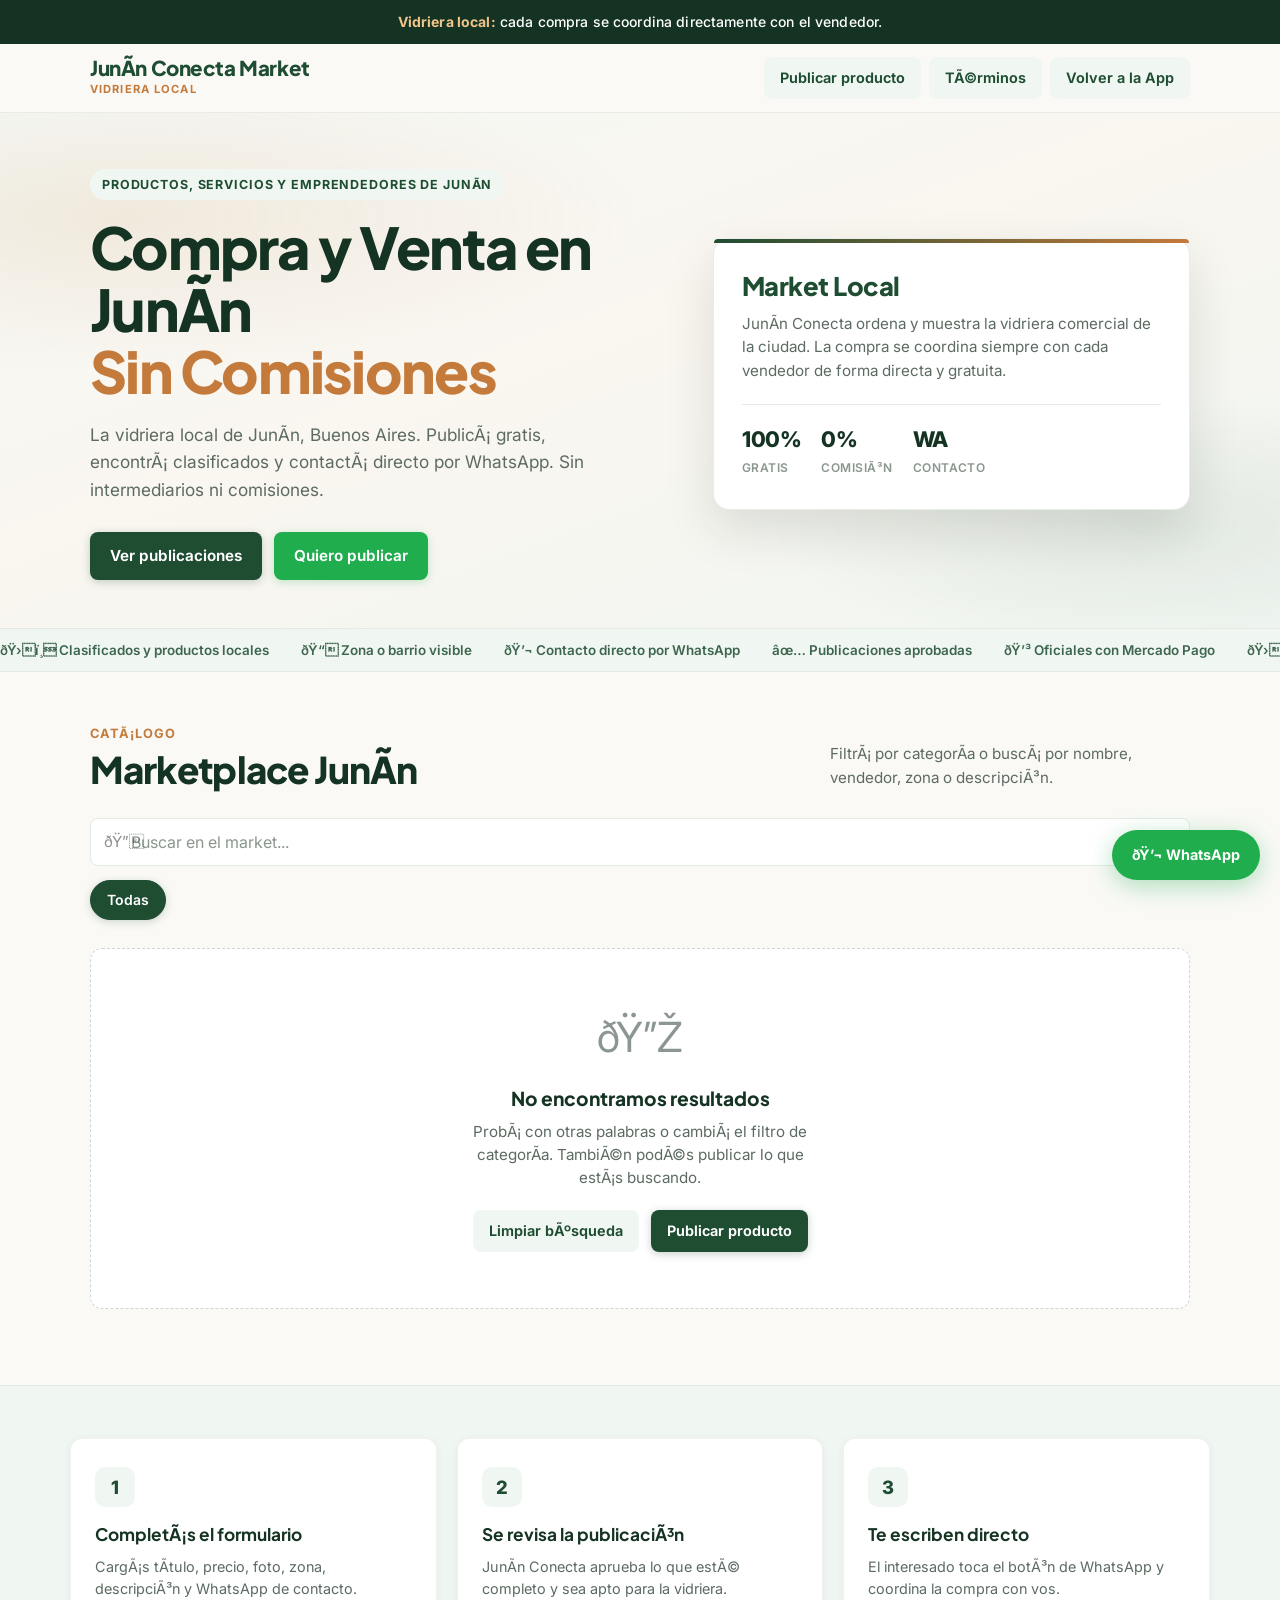
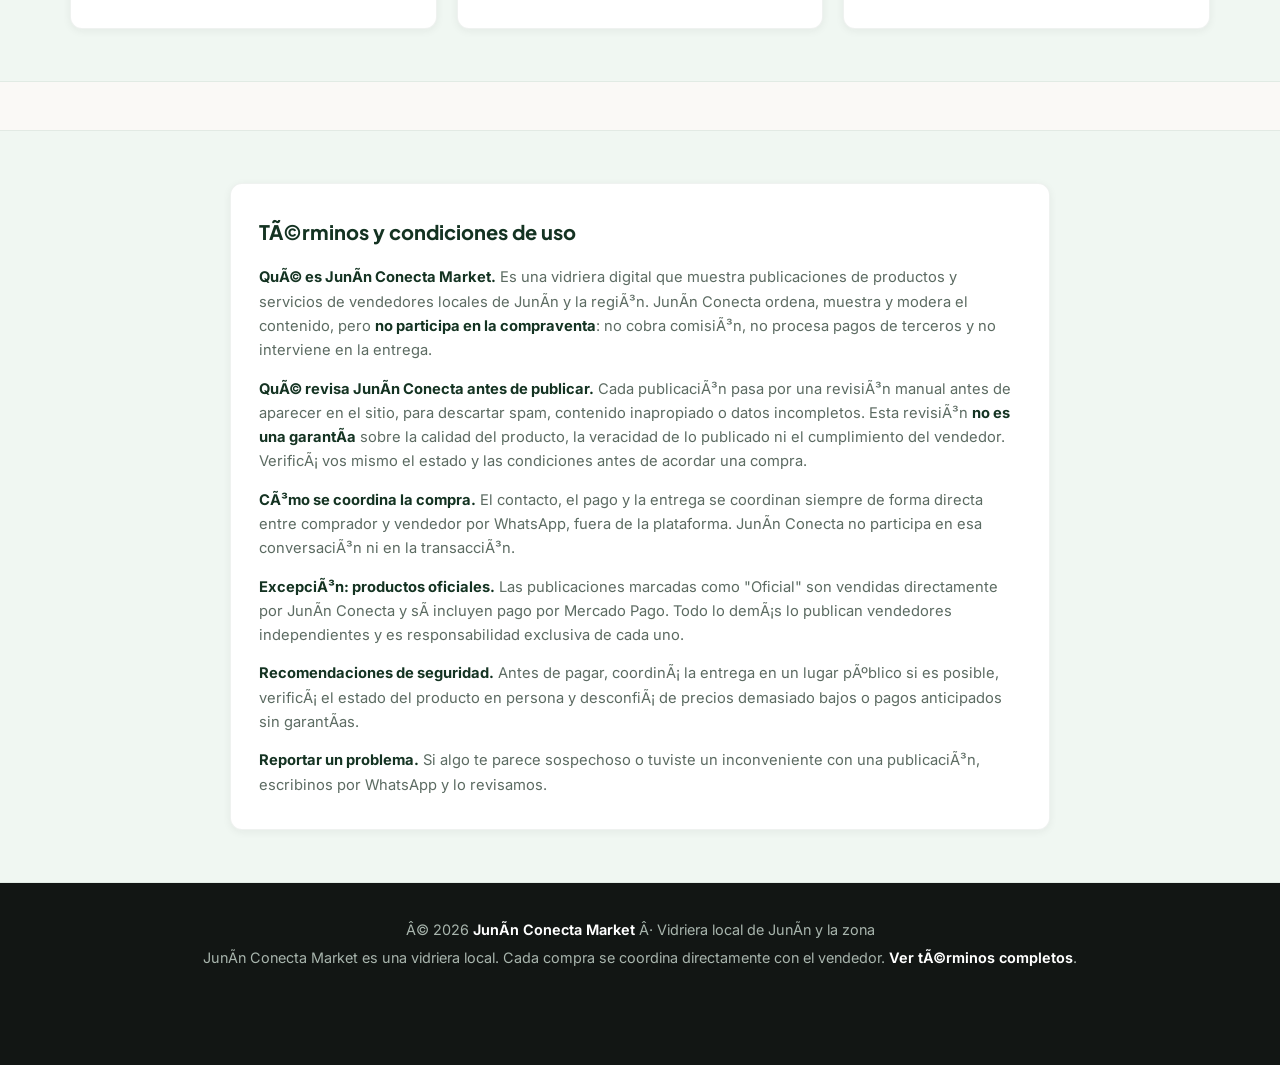
==== commit 4db39334: "Update index.html" ====
--- a/index.html
+++ b/index.html
@@ -815,7 +815,7 @@
       transform: translateY(-2px);
       box-shadow: var(--shadow);
     }
-    .step strong {
+    .step-num {
       color: var(--primary);
       display: flex;
       align-items: center;
@@ -839,6 +839,34 @@
       color: var(--muted);
       font-size: 0.9rem;
       line-height: 1.55;
+    }
+
+    /* ─── Terms block ─── */
+    .terms-block {
+      background: var(--white);
+      border: 1px solid rgba(31, 77, 50, 0.07);
+      border-radius: var(--radius);
+      box-shadow: var(--shadow-sm);
+      padding: 32px 28px;
+      text-align: left;
+    }
+    .terms-block h3 {
+      color: var(--primary-dark);
+      font-family: 'Plus Jakarta Sans', sans-serif;
+      font-size: 1.25rem;
+      font-weight: 750;
+      margin-bottom: 18px;
+    }
+    .terms-block p {
+      color: var(--muted);
+      font-size: 0.92rem;
+      line-height: 1.65;
+      margin-bottom: 14px;
+    }
+    .terms-block p:last-child { margin-bottom: 0; }
+    .terms-block strong {
+      color: var(--primary-dark);
+      font-weight: 700;
     }
 
     /* ─── Floating WA ─── */
@@ -1238,17 +1266,17 @@
   <section class="how" id="publicar">
     <div class="how-inner">
       <article class="step">
-        <strong>1</strong>
+        <span class="step-num">1</span>
         <h3>Completás el formulario</h3>
         <p>Cargás título, precio, foto, zona, descripción y WhatsApp de contacto.</p>
       </article>
       <article class="step">
-        <strong>2</strong>
+        <span class="step-num">2</span>
         <h3>Se revisa la publicación</h3>
         <p>Junín Conecta aprueba lo que esté completo y sea apto para la vidriera.</p>
       </article>
       <article class="step">
-        <strong>3</strong>
+        <span class="step-num">3</span>
         <h3>Te escriben directo</h3>
         <p>El interesado toca el botón de WhatsApp y coordina la compra con vos.</p>
       </article>
@@ -1278,13 +1306,13 @@
 
   <section class="how" id="terminos" style="background:var(--soft); border-top:1px solid var(--line);">
     <div class="how-inner" style="grid-template-columns:1fr; max-width:820px; margin:0 auto;">
-      <article class="step" style="text-align:left;">
-        <h3 style="margin-bottom:14px;">Términos y condiciones de uso</h3>
-        <p style="margin-bottom:10px;"><strong>Qué es Junín Conecta Market.</strong> Es una vidriera digital que muestra publicaciones de productos y servicios de vendedores locales de Junín y la región. Junín Conecta ordena, muestra y modera el contenido, pero <strong>no participa en la compraventa</strong>: no cobra comisión, no procesa pagos de terceros y no interviene en la entrega.</p>
-        <p style="margin-bottom:10px;"><strong>Qué revisa Junín Conecta antes de publicar.</strong> Cada publicación pasa por una revisión manual antes de aparecer en el sitio, para descartar spam, contenido inapropiado o datos incompletos. Esta revisión <strong>no es una garantía</strong> sobre la calidad del producto, la veracidad de lo publicado ni el cumplimiento del vendedor. Verificá vos mismo el estado y las condiciones antes de acordar una compra.</p>
-        <p style="margin-bottom:10px;"><strong>Cómo se coordina la compra.</strong> El contacto, el pago y la entrega se coordinan siempre de forma directa entre comprador y vendedor por WhatsApp, fuera de la plataforma. Junín Conecta no participa en esa conversación ni en la transacción.</p>
-        <p style="margin-bottom:10px;"><strong>Excepción: productos oficiales.</strong> Las publicaciones marcadas como "Oficial" son vendidas directamente por Junín Conecta y sí incluyen pago por Mercado Pago. Todo lo demás lo publican vendedores independientes y es responsabilidad exclusiva de cada uno.</p>
-        <p style="margin-bottom:10px;"><strong>Recomendaciones de seguridad.</strong> Antes de pagar, coordiná la entrega en un lugar público si es posible, verificá el estado del producto en persona y desconfiá de precios demasiado bajos o pagos anticipados sin garantías.</p>
+      <article class="terms-block">
+        <h3>Términos y condiciones de uso</h3>
+        <p><strong>Qué es Junín Conecta Market.</strong> Es una vidriera digital que muestra publicaciones de productos y servicios de vendedores locales de Junín y la región. Junín Conecta ordena, muestra y modera el contenido, pero <strong>no participa en la compraventa</strong>: no cobra comisión, no procesa pagos de terceros y no interviene en la entrega.</p>
+        <p><strong>Qué revisa Junín Conecta antes de publicar.</strong> Cada publicación pasa por una revisión manual antes de aparecer en el sitio, para descartar spam, contenido inapropiado o datos incompletos. Esta revisión <strong>no es una garantía</strong> sobre la calidad del producto, la veracidad de lo publicado ni el cumplimiento del vendedor. Verificá vos mismo el estado y las condiciones antes de acordar una compra.</p>
+        <p><strong>Cómo se coordina la compra.</strong> El contacto, el pago y la entrega se coordinan siempre de forma directa entre comprador y vendedor por WhatsApp, fuera de la plataforma. Junín Conecta no participa en esa conversación ni en la transacción.</p>
+        <p><strong>Excepción: productos oficiales.</strong> Las publicaciones marcadas como "Oficial" son vendidas directamente por Junín Conecta y sí incluyen pago por Mercado Pago. Todo lo demás lo publican vendedores independientes y es responsabilidad exclusiva de cada uno.</p>
+        <p><strong>Recomendaciones de seguridad.</strong> Antes de pagar, coordiná la entrega en un lugar público si es posible, verificá el estado del producto en persona y desconfiá de precios demasiado bajos o pagos anticipados sin garantías.</p>
         <p><strong>Reportar un problema.</strong> Si algo te parece sospechoso o tuviste un inconveniente con una publicación, escribinos por WhatsApp y lo revisamos.</p>
       </article>
     </div>
